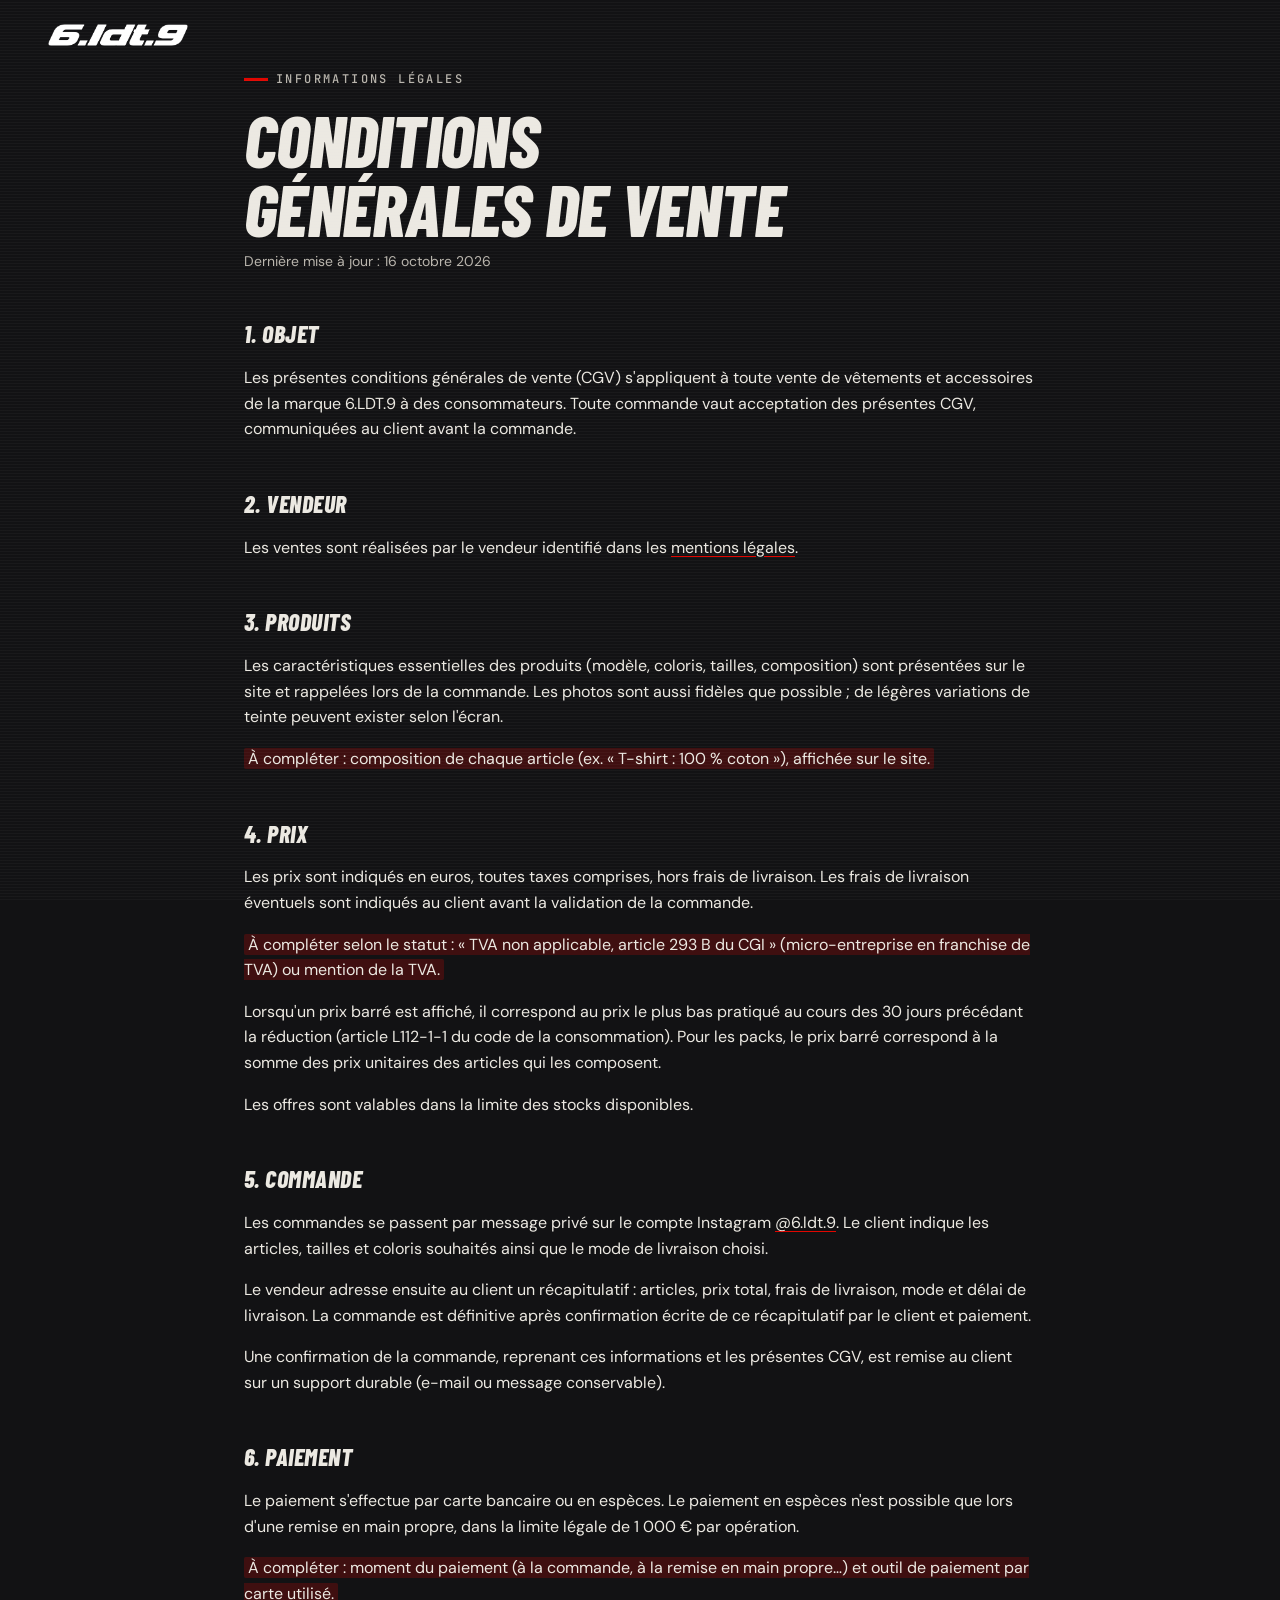
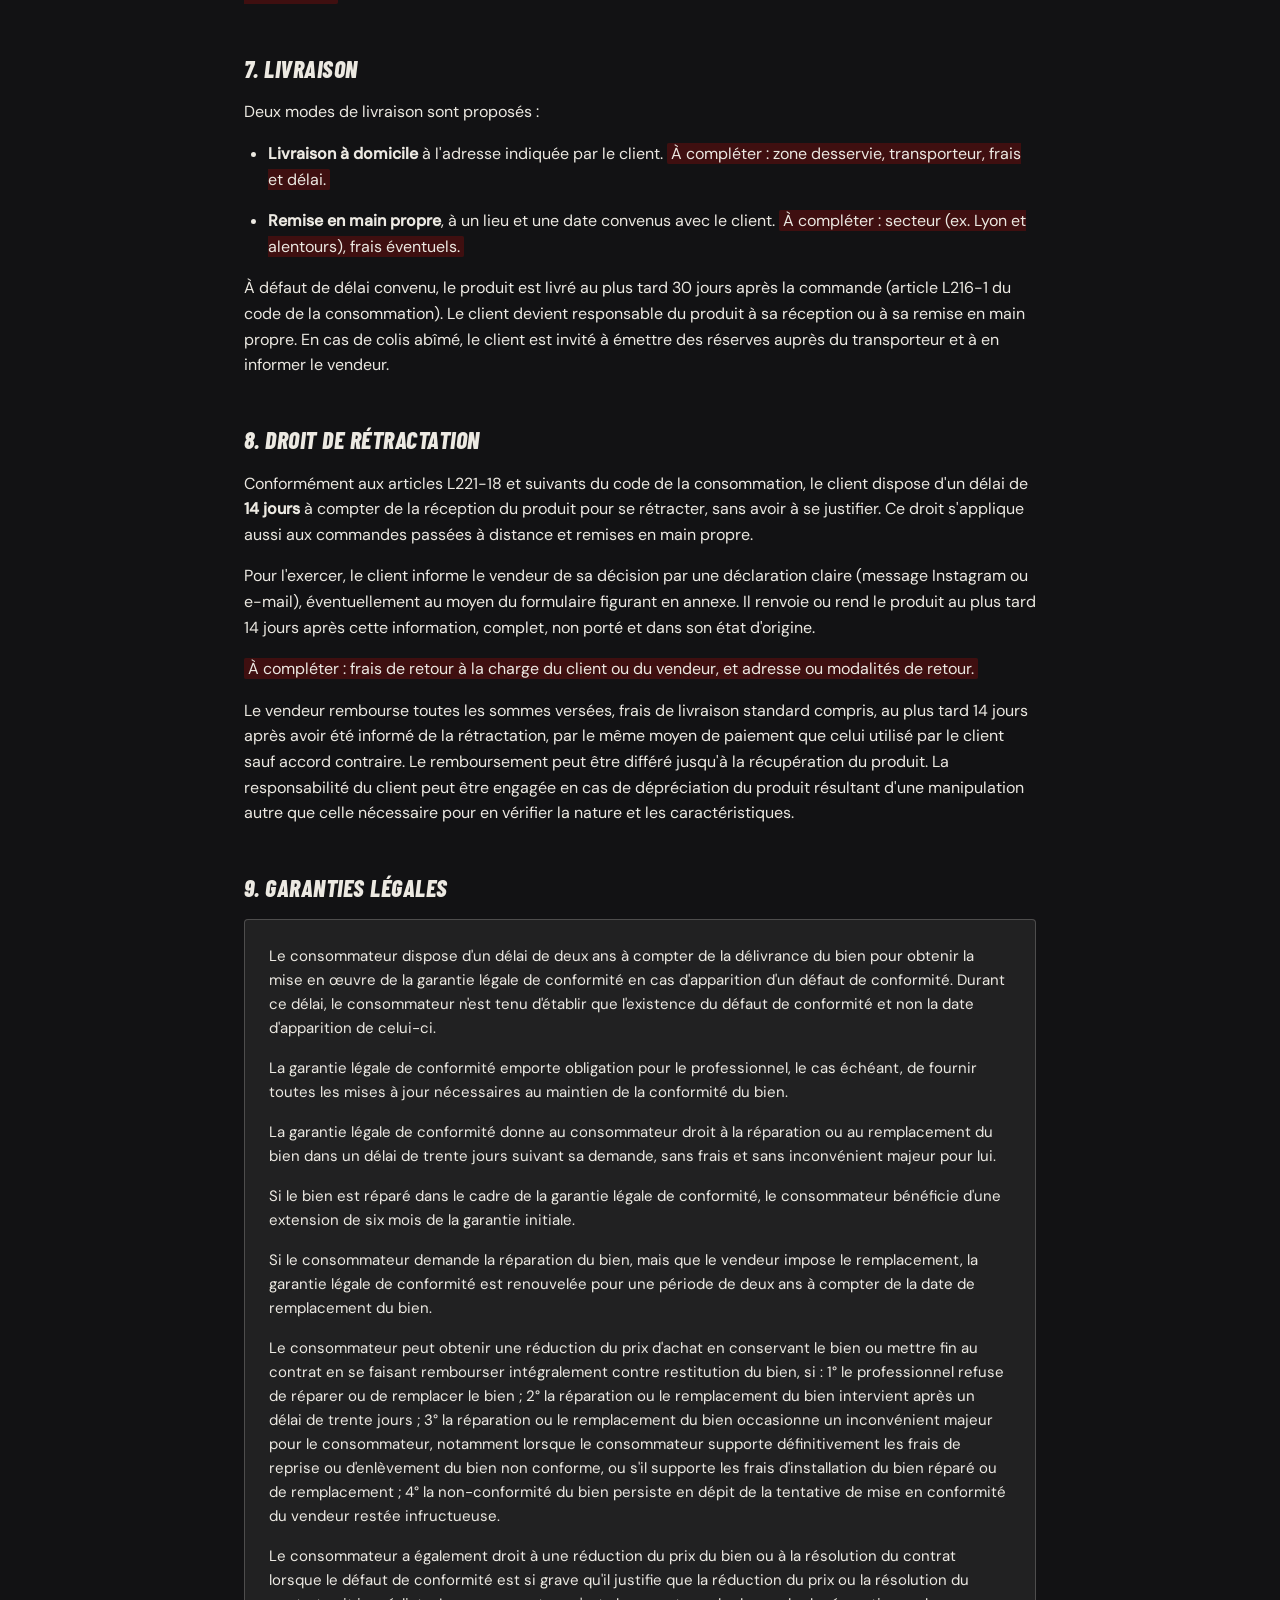
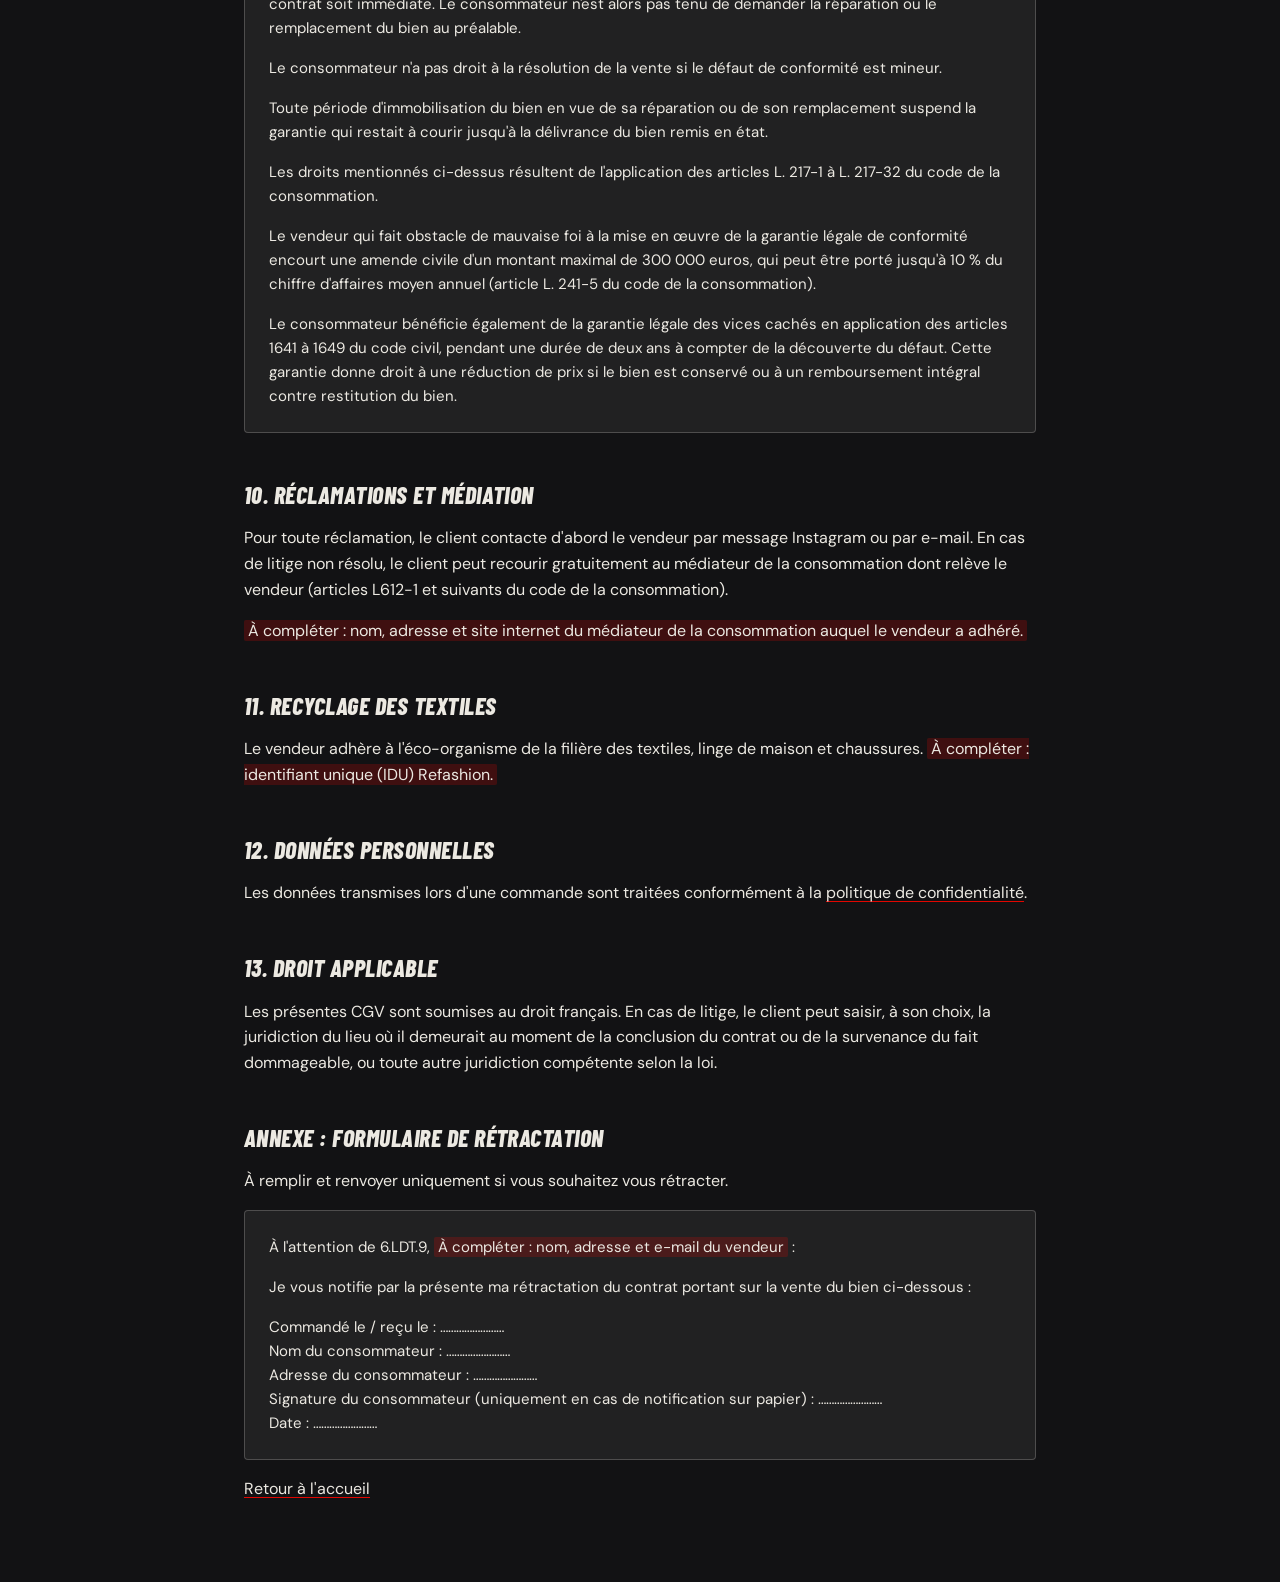
==== cgv.html @ 57313452 "Legal : polices auto-hebergees (plus d'appel a Google), brouillons CGV, confidentialite et mentions " ====
<!doctype html>
<html lang="fr">
<head>
<meta charset="utf-8">
<meta name="viewport" content="width=device-width, initial-scale=1">
<title>Conditions générales de vente | 6.LDT.9</title>
<meta name="description" content="Conditions générales de vente de 6.LDT.9 : commande, prix, paiement, livraison, droit de rétractation et garanties.">
<!-- noindex tant que les champs « À compléter » ne sont pas remplis -->
<meta name="robots" content="noindex">
<meta name="theme-color" content="#121214">
<link rel="icon" href="favicon.ico" sizes="32x32">
<link rel="stylesheet" href="css/fonts.css">
<link rel="stylesheet" href="css/style.css">
</head>
<body class="legal-page">
<header class="legal-top wrap"><a href="./" aria-label="6.LDT.9, retour à l'accueil"><img src="assets/img/logo-6ldt9.png" alt="6.LDT.9" width="1781" height="281"></a></header>
<main class="wrap legal">
<p class="eyebrow">Informations légales</p>
<h1 class="display">Conditions générales de vente</h1>
<p class="legal__date">Dernière mise à jour : 16 octobre 2026</p>

<h2>1. Objet</h2>
<p>Les présentes conditions générales de vente (CGV) s'appliquent à toute vente de vêtements et accessoires de la marque 6.LDT.9 à des consommateurs. Toute commande vaut acceptation des présentes CGV, communiquées au client avant la commande.</p>

<h2>2. Vendeur</h2>
<p>Les ventes sont réalisées par le vendeur identifié dans les <a href="mentions-legales.html">mentions légales</a>.</p>

<h2>3. Produits</h2>
<p>Les caractéristiques essentielles des produits (modèle, coloris, tailles, composition) sont présentées sur le site et rappelées lors de la commande. Les photos sont aussi fidèles que possible ; de légères variations de teinte peuvent exister selon l'écran.</p>
<p><mark class="todo">À compléter : composition de chaque article (ex. « T-shirt : 100 % coton »), affichée sur le site.</mark></p>

<h2>4. Prix</h2>
<p>Les prix sont indiqués en euros, toutes taxes comprises, hors frais de livraison. Les frais de livraison éventuels sont indiqués au client avant la validation de la commande.</p>
<p><mark class="todo">À compléter selon le statut : « TVA non applicable, article 293 B du CGI » (micro-entreprise en franchise de TVA) ou mention de la TVA.</mark></p>
<p>Lorsqu'un prix barré est affiché, il correspond au prix le plus bas pratiqué au cours des 30 jours précédant la réduction (article L112-1-1 du code de la consommation). Pour les packs, le prix barré correspond à la somme des prix unitaires des articles qui les composent.</p>
<p>Les offres sont valables dans la limite des stocks disponibles.</p>

<h2>5. Commande</h2>
<p>Les commandes se passent par message privé sur le compte Instagram <a href="https://www.instagram.com/6.ldt.9/" target="_blank" rel="noopener noreferrer">@6.ldt.9</a>. Le client indique les articles, tailles et coloris souhaités ainsi que le mode de livraison choisi.</p>
<p>Le vendeur adresse ensuite au client un récapitulatif : articles, prix total, frais de livraison, mode et délai de livraison. La commande est définitive après confirmation écrite de ce récapitulatif par le client et paiement.</p>
<p>Une confirmation de la commande, reprenant ces informations et les présentes CGV, est remise au client sur un support durable (e-mail ou message conservable).</p>

<h2>6. Paiement</h2>
<p>Le paiement s'effectue par carte bancaire ou en espèces. Le paiement en espèces n'est possible que lors d'une remise en main propre, dans la limite légale de 1 000 € par opération.</p>
<p><mark class="todo">À compléter : moment du paiement (à la commande, à la remise en main propre…) et outil de paiement par carte utilisé.</mark></p>

<h2>7. Livraison</h2>
<p>Deux modes de livraison sont proposés :</p>
<ul>
<li><strong>Livraison à domicile</strong> à l'adresse indiquée par le client. <mark class="todo">À compléter : zone desservie, transporteur, frais et délai.</mark></li>
<li><strong>Remise en main propre</strong>, à un lieu et une date convenus avec le client. <mark class="todo">À compléter : secteur (ex. Lyon et alentours), frais éventuels.</mark></li>
</ul>
<p>À défaut de délai convenu, le produit est livré au plus tard 30 jours après la commande (article L216-1 du code de la consommation). Le client devient responsable du produit à sa réception ou à sa remise en main propre. En cas de colis abîmé, le client est invité à émettre des réserves auprès du transporteur et à en informer le vendeur.</p>

<h2>8. Droit de rétractation</h2>
<p>Conformément aux articles L221-18 et suivants du code de la consommation, le client dispose d'un délai de <strong>14 jours</strong> à compter de la réception du produit pour se rétracter, sans avoir à se justifier. Ce droit s'applique aussi aux commandes passées à distance et remises en main propre.</p>
<p>Pour l'exercer, le client informe le vendeur de sa décision par une déclaration claire (message Instagram ou e-mail), éventuellement au moyen du formulaire figurant en annexe. Il renvoie ou rend le produit au plus tard 14 jours après cette information, complet, non porté et dans son état d'origine.</p>
<p><mark class="todo">À compléter : frais de retour à la charge du client ou du vendeur, et adresse ou modalités de retour.</mark></p>
<p>Le vendeur rembourse toutes les sommes versées, frais de livraison standard compris, au plus tard 14 jours après avoir été informé de la rétractation, par le même moyen de paiement que celui utilisé par le client sauf accord contraire. Le remboursement peut être différé jusqu'à la récupération du produit. La responsabilité du client peut être engagée en cas de dépréciation du produit résultant d'une manipulation autre que celle nécessaire pour en vérifier la nature et les caractéristiques.</p>

<h2>9. Garanties légales</h2>
<div class="legal__box">
<p>Le consommateur dispose d'un délai de deux ans à compter de la délivrance du bien pour obtenir la mise en œuvre de la garantie légale de conformité en cas d'apparition d'un défaut de conformité. Durant ce délai, le consommateur n'est tenu d'établir que l'existence du défaut de conformité et non la date d'apparition de celui-ci.</p>
<p>La garantie légale de conformité emporte obligation pour le professionnel, le cas échéant, de fournir toutes les mises à jour nécessaires au maintien de la conformité du bien.</p>
<p>La garantie légale de conformité donne au consommateur droit à la réparation ou au remplacement du bien dans un délai de trente jours suivant sa demande, sans frais et sans inconvénient majeur pour lui.</p>
<p>Si le bien est réparé dans le cadre de la garantie légale de conformité, le consommateur bénéficie d'une extension de six mois de la garantie initiale.</p>
<p>Si le consommateur demande la réparation du bien, mais que le vendeur impose le remplacement, la garantie légale de conformité est renouvelée pour une période de deux ans à compter de la date de remplacement du bien.</p>
<p>Le consommateur peut obtenir une réduction du prix d'achat en conservant le bien ou mettre fin au contrat en se faisant rembourser intégralement contre restitution du bien, si : 1° le professionnel refuse de réparer ou de remplacer le bien ; 2° la réparation ou le remplacement du bien intervient après un délai de trente jours ; 3° la réparation ou le remplacement du bien occasionne un inconvénient majeur pour le consommateur, notamment lorsque le consommateur supporte définitivement les frais de reprise ou d'enlèvement du bien non conforme, ou s'il supporte les frais d'installation du bien réparé ou de remplacement ; 4° la non-conformité du bien persiste en dépit de la tentative de mise en conformité du vendeur restée infructueuse.</p>
<p>Le consommateur a également droit à une réduction du prix du bien ou à la résolution du contrat lorsque le défaut de conformité est si grave qu'il justifie que la réduction du prix ou la résolution du contrat soit immédiate. Le consommateur n'est alors pas tenu de demander la réparation ou le remplacement du bien au préalable.</p>
<p>Le consommateur n'a pas droit à la résolution de la vente si le défaut de conformité est mineur.</p>
<p>Toute période d'immobilisation du bien en vue de sa réparation ou de son remplacement suspend la garantie qui restait à courir jusqu'à la délivrance du bien remis en état.</p>
<p>Les droits mentionnés ci-dessus résultent de l'application des articles L. 217-1 à L. 217-32 du code de la consommation.</p>
<p>Le vendeur qui fait obstacle de mauvaise foi à la mise en œuvre de la garantie légale de conformité encourt une amende civile d'un montant maximal de 300 000 euros, qui peut être porté jusqu'à 10 % du chiffre d'affaires moyen annuel (article L. 241-5 du code de la consommation).</p>
<p>Le consommateur bénéficie également de la garantie légale des vices cachés en application des articles 1641 à 1649 du code civil, pendant une durée de deux ans à compter de la découverte du défaut. Cette garantie donne droit à une réduction de prix si le bien est conservé ou à un remboursement intégral contre restitution du bien.</p>
</div>

<h2>10. Réclamations et médiation</h2>
<p>Pour toute réclamation, le client contacte d'abord le vendeur par message Instagram ou par e-mail. En cas de litige non résolu, le client peut recourir gratuitement au médiateur de la consommation dont relève le vendeur (articles L612-1 et suivants du code de la consommation).</p>
<p><mark class="todo">À compléter : nom, adresse et site internet du médiateur de la consommation auquel le vendeur a adhéré.</mark></p>

<h2>11. Recyclage des textiles</h2>
<p>Le vendeur adhère à l'éco-organisme de la filière des textiles, linge de maison et chaussures. <mark class="todo">À compléter : identifiant unique (IDU) Refashion.</mark></p>

<h2>12. Données personnelles</h2>
<p>Les données transmises lors d'une commande sont traitées conformément à la <a href="confidentialite.html">politique de confidentialité</a>.</p>

<h2>13. Droit applicable</h2>
<p>Les présentes CGV sont soumises au droit français. En cas de litige, le client peut saisir, à son choix, la juridiction du lieu où il demeurait au moment de la conclusion du contrat ou de la survenance du fait dommageable, ou toute autre juridiction compétente selon la loi.</p>

<h2 id="formulaire">Annexe : formulaire de rétractation</h2>
<p>À remplir et renvoyer uniquement si vous souhaitez vous rétracter.</p>
<div class="legal__box">
<p>À l'attention de 6.LDT.9, <mark class="todo">À compléter : nom, adresse et e-mail du vendeur</mark> :</p>
<p>Je vous notifie par la présente ma rétractation du contrat portant sur la vente du bien ci-dessous :</p>
<p>Commandé le / reçu le : ……………………<br>
Nom du consommateur : ……………………<br>
Adresse du consommateur : ……………………<br>
Signature du consommateur (uniquement en cas de notification sur papier) : ……………………<br>
Date : ……………………</p>
</div>
<p class="legal__back"><a href="./">Retour à l'accueil</a></p>
</main>
</body>
</html>
---- css/fonts.css ----
/* Polices auto-hebergees (licence SIL OFL), sous-ensemble latin. Pas d'appel a Google : RGPD. */
@font-face {
  font-family: 'Barlow Condensed';
  font-style: italic;
  font-weight: 600;
  font-display: swap;
  src: url(../assets/fonts/barlow-condensed-600-italic.woff2) format('woff2');
  unicode-range: U+0000-00FF, U+0131, U+0152-0153, U+02BB-02BC, U+02C6, U+02DA, U+02DC, U+0304, U+0308, U+0329, U+2000-206F, U+20AC, U+2122, U+2191, U+2193, U+2212, U+2215, U+FEFF, U+FFFD;
}
@font-face {
  font-family: 'Barlow Condensed';
  font-style: italic;
  font-weight: 800;
  font-display: swap;
  src: url(../assets/fonts/barlow-condensed-800-italic.woff2) format('woff2');
  unicode-range: U+0000-00FF, U+0131, U+0152-0153, U+02BB-02BC, U+02C6, U+02DA, U+02DC, U+0304, U+0308, U+0329, U+2000-206F, U+20AC, U+2122, U+2191, U+2193, U+2212, U+2215, U+FEFF, U+FFFD;
}
@font-face {
  font-family: 'DM Sans';
  font-style: normal;
  font-weight: 400 500;
  font-display: swap;
  src: url(../assets/fonts/dm-sans-variable.woff2) format('woff2');
  unicode-range: U+0000-00FF, U+0131, U+0152-0153, U+02BB-02BC, U+02C6, U+02DA, U+02DC, U+0304, U+0308, U+0329, U+2000-206F, U+20AC, U+2122, U+2191, U+2193, U+2212, U+2215, U+FEFF, U+FFFD;
}
@font-face {
  font-family: 'JetBrains Mono';
  font-style: normal;
  font-weight: 500;
  font-display: swap;
  src: url(../assets/fonts/jetbrains-mono-500-normal.woff2) format('woff2');
  unicode-range: U+0000-00FF, U+0131, U+0152-0153, U+02BB-02BC, U+02C6, U+02DA, U+02DC, U+0304, U+0308, U+0329, U+2000-206F, U+20AC, U+2122, U+2191, U+2193, U+2212, U+2215, U+FEFF, U+FFFD;
}
---- css/style.css ----
:root {
  --page-bg: #121214;
  --page-fg: #ECE9E2;
  --page-fg-mute: #B9B5AD;
  --accent: #E10600;
  --accent-ink: #F4F1EA;
  --line: color-mix(in oklab, var(--page-fg) 22%, transparent);
  --surface: color-mix(in oklab, var(--page-fg) 7%, transparent);

  --font-display: "Barlow Condensed", "Arial Narrow", sans-serif;
  --font-body: "DM Sans", system-ui, sans-serif;

  --s1: 4px; --s2: 8px; --s3: 16px; --s4: 24px; --s5: 32px; --s6: 48px; --s7: 64px;
  --radius: 4px;
  --shadow: 0 24px 48px -24px rgb(0 0 0 / .55);
  --font-mono: "JetBrains Mono", ui-monospace, "SFMono-Regular", Menlo, monospace;
  --ease: cubic-bezier(.22, 1, .36, 1);
  --ease-out: cubic-bezier(.23, 1, .32, 1);
  --ease-in-out: cubic-bezier(.77, 0, .175, 1);
  --dur-micro: 120ms; --dur-short: 200ms; --dur-med: 350ms; --dur-long: 600ms;
  --dur-ambient: 7s;
  --hud: color-mix(in oklab, var(--accent) 60%, var(--page-fg));
  --bg-time: 600ms;
  --gut: clamp(16px, 4vw, 48px);
  --edge: max(var(--gut), calc((100% - 1280px) / 2));
}

*, *::before, *::after { box-sizing: border-box; }
html { scroll-behavior: smooth; scroll-padding-top: 72px; }
section[id] { scroll-margin-top: 72px; }
.sr-only { position: absolute; width: 1px; height: 1px; margin: -1px; padding: 0; overflow: hidden; clip-path: inset(50%); white-space: nowrap; border: 0; }
.display, h1, h2 { text-wrap: balance; }
.lead, .footer p { text-wrap: pretty; }
html.lenis, html.lenis body { height: auto; }
html.lenis { scroll-behavior: auto; }
.lenis.lenis-stopped { overflow: hidden; }
body {
  margin: 0;
  overflow-x: clip;
  background: var(--page-bg);
  color: var(--page-fg);
  font: 400 1rem/1.6 var(--font-body);
  transition: background-color var(--bg-time) ease, color var(--bg-time) ease;
  -webkit-font-smoothing: antialiased;
}
img { display: block; max-width: 100%; height: auto; }
a { color: inherit; }
:focus-visible { outline: 2px solid var(--accent); outline-offset: 3px; }
.skip { position: absolute; left: var(--s3); top: -64px; display: inline-flex; align-items: center; min-height: 44px; background: var(--accent); color: var(--accent-ink); padding: 0 var(--s3); z-index: 100; border-radius: var(--radius); }
.skip:focus { top: var(--s3); }
.wrap { width: min(1280px, 100% - 2 * var(--gut)); margin-inline: auto; }

.display {
  font: italic 800 clamp(3rem, 9vw, 7rem)/.95 var(--font-display);
  text-transform: uppercase; letter-spacing: -.01em; margin: 0 0 var(--s4);
}
.display--xl { font-size: clamp(4rem, 14vw, 11rem); margin: 0; }
.eyebrow { font: 500 .75rem/1 var(--font-mono); letter-spacing: .2em; text-transform: uppercase; color: var(--page-fg-mute); margin: 0 0 var(--s3); display: flex; align-items: center; gap: var(--s2); }
.eyebrow::before { content: ""; width: 24px; height: 3px; background: var(--accent); }
.lead { max-width: 44ch; color: var(--page-fg-mute); margin: 0 0 var(--s5); }

/* Top bar */
.topbar { position: fixed; inset: 0 0 auto; z-index: 50; display: flex; justify-content: space-between; align-items: center; padding: var(--s3) var(--edge); gap: var(--s3); mix-blend-mode: normal; }
.topbar__logo { display: inline-flex; align-items: center; min-height: 44px; }
.topbar__logo img { width: 112px; height: auto; }
.topbar nav { margin-right: var(--s2); }
.topbar nav { display: flex; gap: var(--s1); }
.topbar nav a { display: inline-flex; align-items: center; min-height: 44px; padding: 0 var(--s2); font: italic 600 .875rem var(--font-display); letter-spacing: .14em; text-transform: uppercase; text-decoration: none; color: #ECE9E2; text-shadow: 0 1px 8px rgb(0 0 0 / .6); transition: color .2s var(--ease); }
.topbar nav a:hover { color: var(--accent); }
.topbar nav a:active { transform: translateY(1px); }

/* Hero */
.hero { position: relative; min-height: 100svh; display: grid; place-items: end start; background: transparent; color: #ECE9E2; }
.hero__shade { position: absolute; inset: 0; background: linear-gradient(to top, rgb(18 18 20 / .9), rgb(18 18 20 / 0) 55%, rgb(18 18 20 / .35)); pointer-events: none; }
.hero__in { position: relative; padding: var(--s4) 0 var(--s7); width: min(1280px, 100% - 2 * var(--gut)); margin-inline: auto; }
.hero__logo { width: min(86vw, 720px); height: auto; }
.hero__tag { font: italic 600 clamp(1.25rem, 3vw, 2rem)/1.1 var(--font-display); text-transform: uppercase; letter-spacing: .08em; margin: var(--s4) 0 0; }
.scroll { position: absolute; right: var(--s3); bottom: var(--s4); display: flex; flex-direction: column; align-items: center; gap: var(--s2); min-width: 44px; min-height: 44px; text-decoration: none; font: italic 600 .75rem var(--font-display); letter-spacing: .24em; text-transform: uppercase; writing-mode: vertical-rl; }
.scroll i { width: 1px; height: 48px; background: currentColor; transform-origin: top; animation: drip 2s var(--ease) infinite; }
@keyframes drip { 0% { transform: scaleY(0); } 60% { transform: scaleY(1); } 100% { transform: scaleY(1); opacity: 0; } }

/* Sections */
.section { padding-top: var(--s7); }
.sect-head { padding-block: var(--s6) var(--s4); }
.color-block { padding-block: var(--s6); }
.split { display: grid; gap: var(--s5); align-items: start; }
.split__text { align-self: center; }
.vest .split__text { position: relative; }

/* Gallery */
.gallery { display: grid; gap: var(--s2); }
.gallery__main { touch-action: pan-y; margin: 0; aspect-ratio: 9 / 14; max-height: 80svh; background: var(--surface); border-radius: var(--radius); overflow: hidden; box-shadow: var(--shadow); }
.gallery__main img { width: 100%; height: 100%; object-fit: cover; transition: opacity .3s var(--ease); }
.gallery__strip { display: flex; gap: var(--s2); overflow-x: auto; padding-block: var(--s2); scroll-snap-type: x proximity; scrollbar-width: thin; }
.thumb { flex: 0 0 56px; height: 88px; padding: 0; border: 2px solid transparent; border-radius: var(--radius); background: var(--surface); overflow: hidden; cursor: pointer; scroll-snap-align: start; opacity: .6; transition: opacity .2s var(--ease), border-color .2s var(--ease), transform .2s var(--ease); position: relative; }
.thumb::after { content: ""; position: absolute; inset: -8px -2px; } /* zone tactile */
.thumb img { width: 100%; height: 100%; object-fit: cover; }
.thumb:hover { opacity: 1; }
.thumb:active { transform: scale(.96); }
.thumb[aria-current="true"] { opacity: 1; border-color: var(--accent); }

/* Prix + lien */
.buy { display: grid; gap: var(--s3); max-width: 420px; }
.price { font: italic 800 3rem/1 var(--font-display); margin: 0; }
.price__old { font-size: .5em; font-weight: 600; color: var(--page-fg-mute); text-decoration: line-through; text-decoration-color: var(--accent); text-decoration-thickness: 2px; margin-right: .35em; }
.price__now { color: var(--accent); }
fieldset { border: 0; padding: 0; margin: 0; }
legend { font: 500 .75rem var(--font-mono); letter-spacing: .16em; text-transform: uppercase; color: var(--page-fg-mute); padding: 0; margin-bottom: var(--s2); }
.swatch input { position: absolute; opacity: 0; inset: 0; }
.swatch input:focus-visible + span { outline: 2px solid var(--accent); outline-offset: 3px; }
.more { display: inline-flex; align-items: center; min-height: 44px; font: italic 600 .9375rem var(--font-display); letter-spacing: .18em; text-transform: uppercase; color: var(--page-fg-mute); border-bottom: 1px solid var(--line); justify-self: start; transition: color .2s var(--ease), border-color .2s var(--ease); }
.more:hover { color: var(--accent); border-color: var(--accent); }
.gallery__strip[hidden] { display: none; }

/* T-shirt */
.tee__fig { margin: 0; max-width: 480px; aspect-ratio: 9 / 14; border-radius: var(--radius); overflow: hidden; box-shadow: var(--shadow); background: var(--surface); }
.tee__fig img { width: 100%; height: 100%; object-fit: cover; transition: opacity .3s var(--ease); }
.swatches { display: flex; flex-wrap: wrap; gap: var(--s4); margin-bottom: var(--s5); }
.swatches legend { width: 100%; }
.swatch { position: relative; display: flex; align-items: center; gap: var(--s2); min-height: 48px; cursor: pointer; }
.swatch span { width: 32px; height: 32px; border-radius: 50%; background: var(--sw); border: 2px solid var(--line); transition: transform .2s var(--ease), border-color .2s var(--ease); }
.swatch b { font: italic 600 1rem var(--font-display); letter-spacing: .1em; text-transform: uppercase; font-weight: 600; }
@media (hover: hover) and (pointer: fine) { .swatch:hover span { transform: scale(1.1); } }
.swatch:active span { transform: scale(.94); }
.swatch input:checked + span { border-color: var(--accent); box-shadow: 0 0 0 2px var(--page-bg); transform: scale(1.1); }

/* Cagoule */
.cag__head { margin-bottom: var(--s4); }
.cag__grid { display: grid; gap: var(--s3); grid-template-columns: 1fr 1fr; }
.cag__grid figure { margin: 0; aspect-ratio: 9 / 14; border-radius: var(--radius); overflow: hidden; background: var(--surface); }
.cag__grid img { width: 100%; height: 100%; object-fit: cover; }
.cag__buy { grid-column: 1 / -1; }

/* Pages légales (CGV, confidentialité, mentions) */
.legal-top { padding-block: var(--s4); }
.legal-top img { width: 140px; height: auto; display: block; }
.legal { max-width: 72ch; padding-bottom: var(--s7); }
.legal .display { font-size: clamp(2.5rem, 7vw, 4.5rem); margin: 0 0 var(--s2); }
.legal__date { color: var(--page-fg-mute); font-size: .875rem; margin: 0 0 var(--s6); }
.legal h2 { font: italic 800 1.5rem/1.2 var(--font-display); text-transform: uppercase; letter-spacing: .02em; margin: var(--s6) 0 var(--s3); }
.legal p, .legal li { line-height: 1.6; margin: 0 0 var(--s3); }
.legal ul { padding-left: var(--s4); margin: 0 0 var(--s3); }
.legal a { color: var(--page-fg); text-decoration-color: var(--accent); text-underline-offset: 3px; }
.legal__box { border: 1px solid var(--line); border-radius: var(--radius); background: var(--surface); padding: var(--s4); margin-bottom: var(--s3); font-size: .9375rem; }
.legal__box p:last-child { margin-bottom: 0; }
.legal mark.todo { background: color-mix(in oklab, var(--accent) 22%, transparent); color: var(--page-fg); padding: 0 var(--s1); border-radius: 2px; }
.legal__back { margin-top: var(--s6); }

/* Packs */
.packs__grid { display: grid; gap: var(--s4); grid-template-columns: 1fr; }
@media (min-width: 640px) { .packs__grid { grid-template-columns: repeat(2, 1fr); } }
@media (min-width: 1280px) { .packs__grid { grid-template-columns: repeat(4, 1fr); } }
.pack { --pack-bg: color-mix(in oklab, var(--page-bg) 92%, var(--page-fg)); position: relative; display: flex; flex-direction: column; background: var(--pack-bg); box-shadow: var(--shadow); border: 1px solid var(--line); border-radius: var(--radius); overflow: hidden; transition: border-color .2s var(--ease), transform .2s var(--ease); }
@media (hover: hover) and (pointer: fine) { .pack:hover { border-color: var(--accent); transform: translateY(-4px); } }
.pack--hot { border-color: var(--accent); }
.pack__fig { overflow: hidden; position: relative; }
.pack__badge { position: absolute; top: var(--s3); left: var(--s3); z-index: 2; padding: var(--s1) var(--s2); background: var(--accent); color: var(--accent-ink, #fff); font: 600 .6875rem/1.4 var(--font-mono); letter-spacing: .14em; text-transform: uppercase; border-radius: var(--radius); }
/* volets du « déballage » (créés par main.js, une case du montage chacun) */
.pack__shutter { position: absolute; z-index: 1; display: grid; place-content: center; justify-items: center; gap: var(--s1); background: #17171A; border: 1px solid var(--line); clip-path: inset(0 0 0 0); }
.pack__shutter span { font: 500 .6875rem/1 var(--font-mono); letter-spacing: .2em; color: var(--accent); }
.pack__shutter b { font: italic 800 clamp(1.25rem, 6vw, 1.75rem)/1 var(--font-display); text-transform: uppercase; letter-spacing: .04em; text-align: center; padding-inline: var(--s2); }
.pack__fig { margin: 0; aspect-ratio: 4 / 5; background: var(--surface); }
.pack__fig img { width: 100%; height: 100%; object-fit: cover; }
.pack__body { display: flex; flex-direction: column; flex: 1; gap: var(--s2); padding: var(--s4); }
.pack__title { font: italic 800 2rem/1 var(--font-display); text-transform: uppercase; letter-spacing: .02em; margin: 0; }
.pack__tag { margin: 0; color: var(--page-fg-mute); }
.pack__items { margin: 0 0 var(--s3); padding: 0; list-style: none; display: grid; gap: var(--s1); }
.pack__items li { display: flex; gap: var(--s2); align-items: baseline; }
.pack__items li::before { content: "+"; color: var(--accent); font-weight: 700; }
.pack .buy { margin-top: auto; gap: var(--s2); }
.pack .price { font-size: 2.25rem; }
.pack__eco { margin: 0; font: 500 .75rem/1.4 var(--font-mono); letter-spacing: .12em; text-transform: uppercase; color: var(--accent); }
.pack__note { margin: 0; font-size: .8125rem; color: var(--page-fg-mute); font-style: italic; }

/* Lookbook */
.look-row { padding-block: var(--s6); }
.look-row .eyebrow { width: min(1280px, 100% - 2 * var(--gut)); margin: 0 auto var(--s3); }
.look-track { display: flex; gap: var(--s3); overflow-x: auto; padding: 0 var(--edge) var(--s3); scroll-padding-inline: var(--edge); scroll-snap-type: x mandatory; scrollbar-width: thin; }
.look-track figure { flex: 0 0 min(72vw, 320px); margin: 0; aspect-ratio: 9 / 14; border-radius: var(--radius); overflow: hidden; scroll-snap-align: center; background: var(--surface); cursor: zoom-in; }
.look-track img { width: 100%; height: 100%; object-fit: cover; }

/* Footer */
.footer { padding-block: var(--s7); border-top: 1px solid var(--line); }
.footer__in { display: grid; gap: var(--s4); }
.footer .globe { width: 132px; }
.footer p { margin: 0; color: var(--page-fg-mute); }
.footer a { display: inline-block; min-height: 44px; line-height: 44px; }
.footer a:hover { color: var(--accent); }
.footer a.ig--foot { display: inline-flex; line-height: 1; }
.footer a.credit { text-decoration: underline; text-underline-offset: 3px; }
.small { font-size: .875rem; }
.footer a.credit { margin-top: var(--s2); padding: 0 var(--s3); border: 1px solid var(--line); border-radius: 999px; color: var(--page-fg); text-decoration: none; letter-spacing: .04em; transition: color var(--dur-short) var(--ease), border-color var(--dur-short) var(--ease); }
.footer a.credit:hover { color: var(--accent); border-color: var(--accent); }
.footer a.credit:focus-visible { outline: 2px solid var(--accent); outline-offset: 2px; }

/* Lightbox */
.lightbox { position: fixed; inset: 0; z-index: 90; display: grid; place-items: center; background: rgb(14 14 16 / .94); padding: var(--s4); }
.lightbox[hidden] { display: none; }
.lightbox img { max-height: 92svh; width: auto; border-radius: var(--radius); }
.lightbox__x { position: absolute; top: var(--s3); right: var(--s3); width: 48px; height: 48px; border: 1px solid #ECE9E2; background: transparent; color: #ECE9E2; font-size: 2rem; line-height: 1; border-radius: var(--radius); cursor: pointer; }
.lightbox__x:hover { background: var(--accent); border-color: var(--accent); }

/* Reveal (états initiaux posés par GSAP ; sans JS tout reste visible) */
.w { display: inline-block; overflow: hidden; vertical-align: top; padding: 0 .1em .08em 0; margin: 0 -.1em -.08em 0; }
.wi { display: inline-block; }

/* Fond photo fixe */
.bgfx { position: fixed; inset: 0; z-index: -1; overflow: hidden; background: #121214; contain: strict; }
.bgfx__img { position: absolute; left: 0; top: -6vh; width: 100%; height: 112vh; object-fit: cover; object-position: 33% 38%; filter: grayscale(1) contrast(1.15) brightness(.95); transform-origin: 33% 45%; will-change: transform; }
.bgfx__tint { position: absolute; inset: 0; background: var(--page-bg); opacity: var(--tint, .45); transition: background-color var(--bg-time) ease, opacity var(--bg-time) ease; }
.bgfx__grain { position: absolute; inset: 0; background: radial-gradient(120% 90% at 33% 45%, transparent 40%, rgb(0 0 0 / .35)); mix-blend-mode: multiply; }
@media (min-width: 900px) { .bgfx__img { object-position: 35% 36%; } }

/* Préchargeur */
.preloader { position: fixed; inset: 0; z-index: 200; display: none; place-items: center; align-content: center; gap: var(--s4); background: #121214; }
.js .preloader { display: grid; }
.preloader .globe { width: min(56vw, 260px); }
.preloader__bar { width: min(62vw, 360px); height: 3px; background: rgb(236 233 226 / .18); overflow: hidden; }
.preloader__bar i { display: block; height: 100%; background: var(--accent); transform: scaleX(0); transform-origin: left; }
.preloader.done { visibility: hidden; }

/* Progression */
.progress { position: fixed; inset: 0 0 auto; height: 3px; z-index: 60; pointer-events: none; }
.progress i { display: block; height: 100%; background: var(--accent); transform: scaleX(0); transform-origin: left; }

/* Header */
.topbar::before { content: ""; position: absolute; inset: 0 0 -24px; background: linear-gradient(rgb(18 18 20 / .72), transparent); pointer-events: none; z-index: -1; }
.topbar nav { margin-left: auto; }

/* Marquee */
.marquee { overflow: hidden; border-block: 1px solid var(--line); padding-block: var(--s3); background: color-mix(in oklab, var(--page-bg) 70%, transparent); }
.marquee__track { display: flex; width: max-content; align-items: center; gap: var(--s5); animation: marq 38s linear infinite; will-change: transform; }
.marquee__track span { font: italic 800 clamp(2.5rem, 7vw, 5.5rem)/1 var(--font-display); text-transform: uppercase; letter-spacing: -.01em; white-space: nowrap; }
.marquee__track i { flex: none; width: 14px; height: 14px; background: var(--accent); transform: skewX(-18deg); }
@keyframes marq { to { transform: translateX(-50%); } }
.marquee__track { gap: var(--s5); padding-right: var(--s5); }

/* Cadres produits : un seul niveau d'élévation + filet */
.gallery__main, .tee__fig, .cag__grid figure, .look-track figure { position: relative; box-shadow: var(--shadow); outline: 1px solid color-mix(in oklab, var(--page-fg) 14%, transparent); outline-offset: 0; }
.gallery__main img, .tee__fig img, .cag__grid img { transform-origin: center; }
.gallery__main::after, .tee__fig::after { content: ""; position: absolute; inset: auto 0 0; height: 3px; background: var(--accent); transform: scaleX(0); transform-origin: left; transition: transform .5s var(--ease); }
@media (hover: hover) and (pointer: fine) {
  .gallery__main:hover::after, .tee__fig:hover::after { transform: scaleX(1); }
  .thumb:hover { transform: translateY(-2px); }
  .thumb:hover img { transform: scale(1.08); }
}
.thumb img { transition: transform .4s var(--ease); }
.look-track figure::after { content: "+"; position: absolute; right: var(--s3); bottom: var(--s3); display: grid; place-items: center; width: 44px; height: 44px; border-radius: 50%; background: var(--accent); color: var(--accent-ink); font: 800 1.5rem/1 var(--font-display); opacity: 0; transform: scale(.6); transition: opacity .25s var(--ease), transform .35s var(--ease); pointer-events: none; }
@media (hover: hover) and (pointer: fine) { .look-track figure:hover::after { opacity: 1; transform: none; } }

/* Texte lisible sur la photo */
.split__text, .cag__head, .sect-head, .look-row > .eyebrow, .footer__in { text-shadow: 0 1px 14px rgb(0 0 0 / .18); }
.color-block .split__text { text-shadow: none; }


/* Curseur (desktop) */
.cursor { position: fixed; left: 0; top: 0; z-index: 150; width: 36px; height: 36px; margin: -18px 0 0 -18px; border: 1px solid #ECE9E2; border-radius: 50%; mix-blend-mode: difference; pointer-events: none; opacity: 0; transition: opacity .3s var(--ease), width .3s var(--ease), height .3s var(--ease), margin .3s var(--ease), background-color .3s var(--ease); }
.cursor.on { opacity: .8; }
.cursor.big { width: 64px; height: 64px; margin: -32px 0 0 -32px; background: #ECE9E2; }
@media (hover: none), (pointer: coarse) { .cursor { display: none; } }

@media (min-width: 768px) {
  .topbar { padding-block: var(--s4); }
  .topbar__logo img { width: 144px; }
  .split { grid-template-columns: 1fr 1fr; gap: var(--s6); }
  .split--rev .tee__fig { order: 0; }
  .footer__in { grid-template-columns: 2fr 2fr 1fr; align-items: end; }
  .footer__in .globe { grid-column: 1 / -1; }
  .hero__in { padding: var(--s6) 0 var(--s7); }
  .look-track figure { flex-basis: 300px; }
}
@media (min-width: 1024px) {
  .cag__grid { grid-template-columns: 1fr 1fr 1fr; align-items: end; }
  .cag__buy { grid-column: auto; }
}
@media (min-width: 1280px) {
  .gallery { grid-template-columns: 88px 1fr; }
  .gallery__main { grid-column: 2; grid-row: 1; }
  .gallery__strip { grid-column: 1; grid-row: 1; flex-direction: column; overflow-y: auto; max-height: 80svh; }
  .thumb { flex-basis: auto; width: 72px; height: 112px; flex-shrink: 0; }
}
@media (max-width: 560px) {
  .topbar { padding-block: var(--s2); }
  .topbar::before { display: none; }
  .topbar__logo img { width: 156px; }
  .topbar nav { display: none; }
  .ig--top { margin-left: auto; margin-right: calc(var(--s2) * -1); }
}
@media (max-width: 767px) {
  .topbar { background: rgb(18 18 20 / .78); -webkit-backdrop-filter: blur(12px); backdrop-filter: blur(12px); }
}
@media (prefers-reduced-motion: reduce) {
  html { scroll-behavior: auto; }
  *, *::before, *::after { animation-duration: .001ms !important; animation-iteration-count: 1 !important; transition-duration: .001ms !important; }
  .preloader, .cursor { display: none !important; }
  .marquee__track { animation: none; }
  .bgfx__img { transform: none !important; }
  .bgfx::after, .hero::before, .hud, .hud::after, .scroll i { animation: none !important; }
  .hud::after { display: none; }
  .spot { display: none; }
}

/* Globe 3D */
.globe { position: relative; aspect-ratio: 1; line-height: 0; }
.globe canvas, .globe img { display: block; width: 100%; height: 100%; }
.globe--hero { position: absolute; top: clamp(72px, 12vh, 160px); right: var(--edge); left: auto; width: min(30vw, 200px); pointer-events: none; }
@media (min-width: 900px) { .globe--hero { width: min(22vw, 320px); } }

/* ===== HUD layer : labels mono, cadres, scan, halo (ambiance technique, sobre) ===== */
body { counter-reset: sec; }
.color-block { counter-increment: sec; }
.color-block .eyebrow::before { content: counter(sec, decimal-leading-zero) " /"; width: auto; height: auto; background: none; color: var(--hud); }
.price { font-variant-numeric: tabular-nums; }

/* Scanlines fixes, quasi invisibles (couche statique) */
body::after { content: ""; position: fixed; inset: 0; z-index: 40; pointer-events: none; opacity: .035; background: repeating-linear-gradient(0deg, #ECE9E2 0 1px, transparent 1px 3px); }

/* Grille de fond, dérive lente (transform seul) */
.bgfx::after { content: ""; position: absolute; inset: -64px; pointer-events: none;
  background-image: linear-gradient(rgb(225 6 0 / .05) 1px, transparent 1px), linear-gradient(90deg, rgb(225 6 0 / .05) 1px, transparent 1px);
  background-size: 64px 64px; animation: gridmove 48s linear infinite; }
@keyframes gridmove { to { transform: translate(64px, 64px); } }
@media (max-width: 767px) { .bgfx::after { animation: none; } }

/* Halo rouge du hero (opacity seule, en pause hors écran) */
.hero::before { content: ""; position: absolute; inset: 0; pointer-events: none;
  background: radial-gradient(60% 55% at 22% 88%, rgb(225 6 0 / .22), transparent 70%);
  animation: halo var(--dur-ambient) var(--ease-in-out) infinite alternate; animation-play-state: paused; }
.hero.is-live::before { animation-play-state: running; }
@keyframes halo { from { opacity: .4; } to { opacity: 1; } }

/* Cadre HUD sur la photo principale */
.hud { position: absolute; inset: 0; z-index: 2; pointer-events: none; animation: hudpulse 4s var(--ease-in-out) infinite alternate; animation-play-state: paused; }
.is-live > .hud { animation-play-state: running; }
@keyframes hudpulse { from { opacity: .55; } to { opacity: 1; } }
.hud::before { content: ""; position: absolute; inset: 10px;
  background:
    linear-gradient(var(--hud), var(--hud)) 0 0 / 16px 2px, linear-gradient(var(--hud), var(--hud)) 0 0 / 2px 16px,
    linear-gradient(var(--hud), var(--hud)) 100% 0 / 16px 2px, linear-gradient(var(--hud), var(--hud)) 100% 0 / 2px 16px,
    linear-gradient(var(--hud), var(--hud)) 0 100% / 16px 2px, linear-gradient(var(--hud), var(--hud)) 0 100% / 2px 16px,
    linear-gradient(var(--hud), var(--hud)) 100% 100% / 16px 2px, linear-gradient(var(--hud), var(--hud)) 100% 100% / 2px 16px;
  background-repeat: no-repeat; }
.fx .hud::before { opacity: 0; transform: scale(1.05); }
.fx .hud-on > .hud::before { opacity: 1; transform: none; transition: opacity var(--dur-long) var(--ease-out) .5s, transform var(--dur-long) var(--ease-out) .5s; }
/* ligne de scan : un passage toutes les 9 s */
.hud::after { content: ""; position: absolute; left: 0; right: 0; top: -100%; height: 100%;
  background: linear-gradient(to top, var(--hud) 0 1px, rgb(225 6 0 / .16) 1px, transparent 44px);
  opacity: 0; animation: scan 9s linear infinite; animation-play-state: paused; }
.is-live > .hud::after { animation-play-state: running; }
@keyframes scan { 0% { transform: translateY(0); opacity: 0; } 6% { opacity: .75; } 30% { opacity: .75; } 36%, 100% { transform: translateY(100%); opacity: 0; } }
.hud b { position: absolute; left: 20px; bottom: 20px; padding: 4px 8px; background: rgb(18 18 20 / .72); color: #ECE9E2; font: 500 .75rem/1 var(--font-mono); letter-spacing: .16em; text-transform: uppercase; }

/* Spot qui suit la souris, zone texte uniquement (desktop) */
.split__text { position: relative; isolation: isolate; overflow: clip; }
.spot { position: absolute; left: 0; top: 0; width: 460px; height: 460px; margin: -230px 0 0 -230px; border-radius: 50%; pointer-events: none; z-index: -1; opacity: 0;
  background: radial-gradient(closest-side, rgb(225 6 0 / .15), transparent); transition: opacity var(--dur-med) var(--ease-out); }
.spot.on { opacity: 1; }

/* Reflet sur le lien : un passage au survol / focus clavier */
.more { position: relative; overflow: hidden; }
.more::after { content: ""; position: absolute; inset: 0; pointer-events: none; transform: translateX(-120%);
  background: linear-gradient(105deg, transparent 40%, color-mix(in oklab, var(--accent) 38%, transparent) 50%, transparent 60%); }
@media (hover: hover) and (pointer: fine) { .more:hover::after { transform: translateX(120%); transition: transform 700ms var(--ease-out); } }
.more:focus-visible::after { transform: translateX(120%); transition: transform 700ms var(--ease-out); }


/* Instagram (seul contact) */
.ig { display: inline-flex; align-items: center; justify-content: center; gap: var(--s2); min-width: 44px; min-height: 44px; color: #ECE9E2; text-decoration: none; transition: color var(--dur-short) var(--ease), transform var(--dur-short) var(--ease); }
.ig svg { flex: none; transition: transform var(--dur-short) var(--ease); }
.ig--top { margin-left: calc(var(--s1) * -1); filter: drop-shadow(0 1px 8px rgb(0 0 0 / .6)); }
.ig--foot { justify-content: flex-start; font: italic 600 1rem var(--font-display); letter-spacing: .12em; text-transform: uppercase; color: var(--page-fg); }
.ig:hover { color: var(--accent); }
.ig:hover svg { transform: scale(1.1) rotate(-4deg); }
.ig:active svg { transform: scale(.94); }
.ig:focus-visible { outline: 2px solid var(--accent); outline-offset: 2px; border-radius: var(--radius); }
.topbar nav { margin-right: 0; }

/* CTA Instagram (lien, pas d'achat) : bouton HUD */
.more.cta { white-space: nowrap; gap: var(--s2); padding: 0 var(--s4); border: 1px solid var(--hud); border-radius: var(--radius); background: color-mix(in oklab, var(--accent) 14%, transparent); color: var(--page-fg); letter-spacing: .14em; border-bottom-width: 1px; text-decoration: none; }
.more.cta svg { flex: none; width: 20px; height: 20px; }
.more.cta:hover { color: var(--accent-ink); background: var(--accent); border-color: var(--accent); }
.more.cta:active { transform: translateY(1px); }
.more.cta:focus-visible { outline: 2px solid var(--accent); outline-offset: 3px; }

/* ===== MOTION 2 : structure des cadres, volets, indicateur, grain ===== */
:root { --ease-spring: cubic-bezier(.34, 1.56, .64, 1); }
.is-pf { overflow: visible !important; }
.pf { position: absolute; inset: 0; z-index: 1; overflow: hidden; border-radius: var(--radius); background: var(--surface); }
.pf-in { position: absolute; inset: 0; }
.pf-in img { position: absolute; inset: 0; width: 100%; height: 100%; object-fit: cover; transition: none; }
.pf-in img.xf { clip-path: inset(100% 0 0 0); }
.pf-back { display: none; position: absolute; inset: 0; z-index: -1; border: 1px solid color-mix(in oklab, var(--hud) 55%, transparent); border-radius: var(--radius); transform: translate(14px, 14px); pointer-events: none; }
.cwipe { position: absolute; inset: 0; z-index: 4; transform: scaleX(0); transform-origin: left; pointer-events: none; background: var(--accent); }
.glitch .pf-in { animation: glitch 180ms steps(2, end) 1; }
@keyframes glitch { 0% { translate: 0 0; } 25% { translate: -4px 0; } 50% { translate: 4px 1px; } 75% { translate: -2px -1px; } 100% { translate: 0 0; } }
.color-block { --hud: color-mix(in oklab, var(--sec-accent, var(--accent)) 60%, var(--page-fg)); }

/* Section épinglée (desktop) : le cadre reste, le scroll feuillette les photos */
.color-block.is-pinned { min-height: 100svh; display: grid; align-content: center; padding-block: var(--s6); }
.is-pinned .gallery__main { max-height: 74svh; }
.is-pinned .gallery__strip { max-height: 74svh; }

/* Grain bref au changement de fond (opacité seule) */
.noise { position: fixed; inset: -10%; z-index: 45; pointer-events: none; opacity: 0; display: none;
  background-image: url("data:image/svg+xml;utf8,<svg xmlns='http://www.w3.org/2000/svg' width='160' height='160'><filter id='n'><feTurbulence type='fractalNoise' baseFrequency='.9' numOctaves='2' stitchTiles='stitch'/><feColorMatrix values='0 0 0 0 1  0 0 0 0 1  0 0 0 0 1  0 0 0 .55 0'/></filter><rect width='160' height='160' filter='url(%23n)'/></svg>"); }
.noise.on { display: block; animation: noise 280ms steps(4, end) 1; }
@keyframes noise { 0% { opacity: 0; translate: 0 0; } 25% { opacity: .16; translate: -3% 2%; } 60% { opacity: .08; translate: 2% -3%; } 100% { opacity: 0; translate: 0 0; } }

/* Indicateur de section HUD (01 / 02 / 03) */
.secnav { display: none; }
@media (min-width: 768px) {
  .secnav { position: fixed; z-index: 46; right: 6px; top: 50%; translate: 0 -50%; display: flex; flex-direction: column; align-items: center; gap: var(--s3); pointer-events: none; opacity: 0; transition: opacity var(--dur-med) var(--ease-out); }
  .secnav.show { opacity: 1; }
  .secnav__i { display: grid; justify-items: center; gap: var(--s2); }
  .secnav b { font: 500 .75rem/1 var(--font-mono); letter-spacing: .08em; color: var(--page-fg-mute); transition: color var(--dur-short) var(--ease-out); }
  .secnav__i.on b { color: var(--hud, var(--accent)); }
  .secnav i { display: block; width: 2px; height: 40px; background: var(--line); overflow: hidden; }
  .secnav u { display: block; width: 100%; height: 100%; background: var(--accent); transform: scaleY(0); transform-origin: top; }
}

/* Curseur : état sur lien */
.cursor.hot { width: 22px; height: 22px; margin: -11px 0 0 -11px; background: var(--accent); border-color: var(--accent); }

/* Micro-interactions */
.more { transition: color var(--dur-short) var(--ease-out), border-color var(--dur-short) var(--ease-out), background-color var(--dur-short) var(--ease-out), scale var(--dur-micro) var(--ease-out); }
.more:active { scale: .97; }
.more.cta svg { transition: transform var(--dur-med) var(--ease-spring); }
@media (hover: hover) and (pointer: fine) {
  .more.cta:hover svg { transform: rotate(-8deg) scale(1.12); }
  .ig:hover rect, .ig:hover circle:nth-of-type(1) { animation: draw 600ms var(--ease-out) 1; }
}
@keyframes draw { from { stroke-dasharray: 1; stroke-dashoffset: 1; } to { stroke-dasharray: 1; stroke-dashoffset: 0; } }
.swatch span { transition: transform var(--dur-med) var(--ease-spring), border-color var(--dur-short) var(--ease-out); }

/* === UNIFORMITE-PHOTOS début === (actif si <body class="uniform"> ; retirer la classe = tout annuler) */
body.uniform .gallery__main, body.uniform .cag__grid figure { aspect-ratio: 9 / 14; box-shadow: var(--shadow); outline: 1px solid color-mix(in oklab, var(--page-fg) 14%, transparent); border-radius: var(--radius); background: #17171A; }
body.uniform .pf-in img { object-fit: cover; object-position: 50% 40%; filter: contrast(1.05) saturate(.9) brightness(.97); }
body.uniform .pf::before { content: ""; position: absolute; inset: 0; z-index: 2; pointer-events: none; background: var(--sec-accent, var(--accent)); mix-blend-mode: soft-light; opacity: .16; }
body.uniform .pf::after { content: ""; position: absolute; inset: 0; z-index: 2; pointer-events: none; background: linear-gradient(180deg, rgb(18 18 20 / .14), transparent 24%, transparent 62%, rgb(18 18 20 / .42)); }
body.uniform .pf-back { display: block; }
body.uniform .gallery__main img, body.uniform .cag__grid img { object-position: 50% 40%; filter: contrast(1.05) saturate(.9) brightness(.97); }
@media (max-width: 767px) { body.uniform .pf::before { display: none; } } /* mobile : pas de blend pendant le scroll */
/* === UNIFORMITE-PHOTOS fin === */

@media (prefers-reduced-motion: reduce) {
  .noise, .secnav { display: none !important; }
  .glitch .pf-in, .ig:hover rect, .ig:hover circle { animation: none !important; }
}
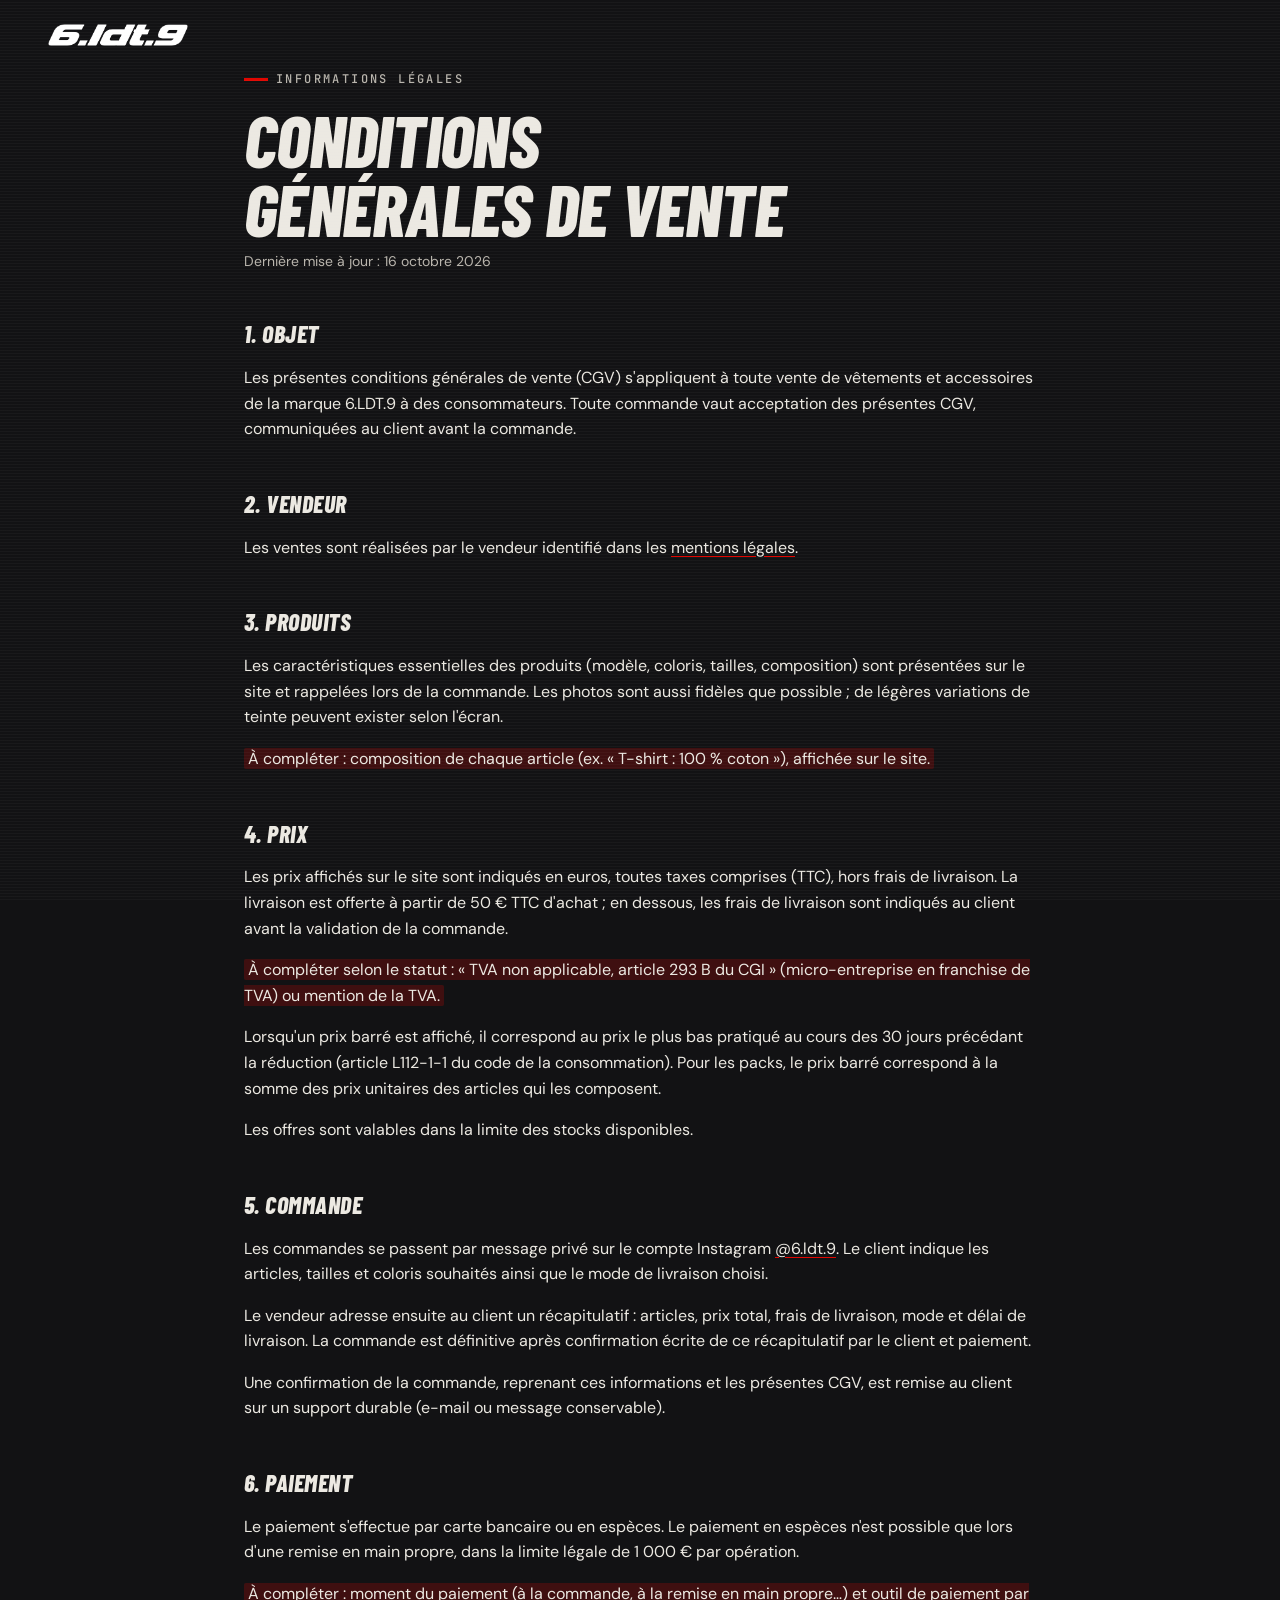
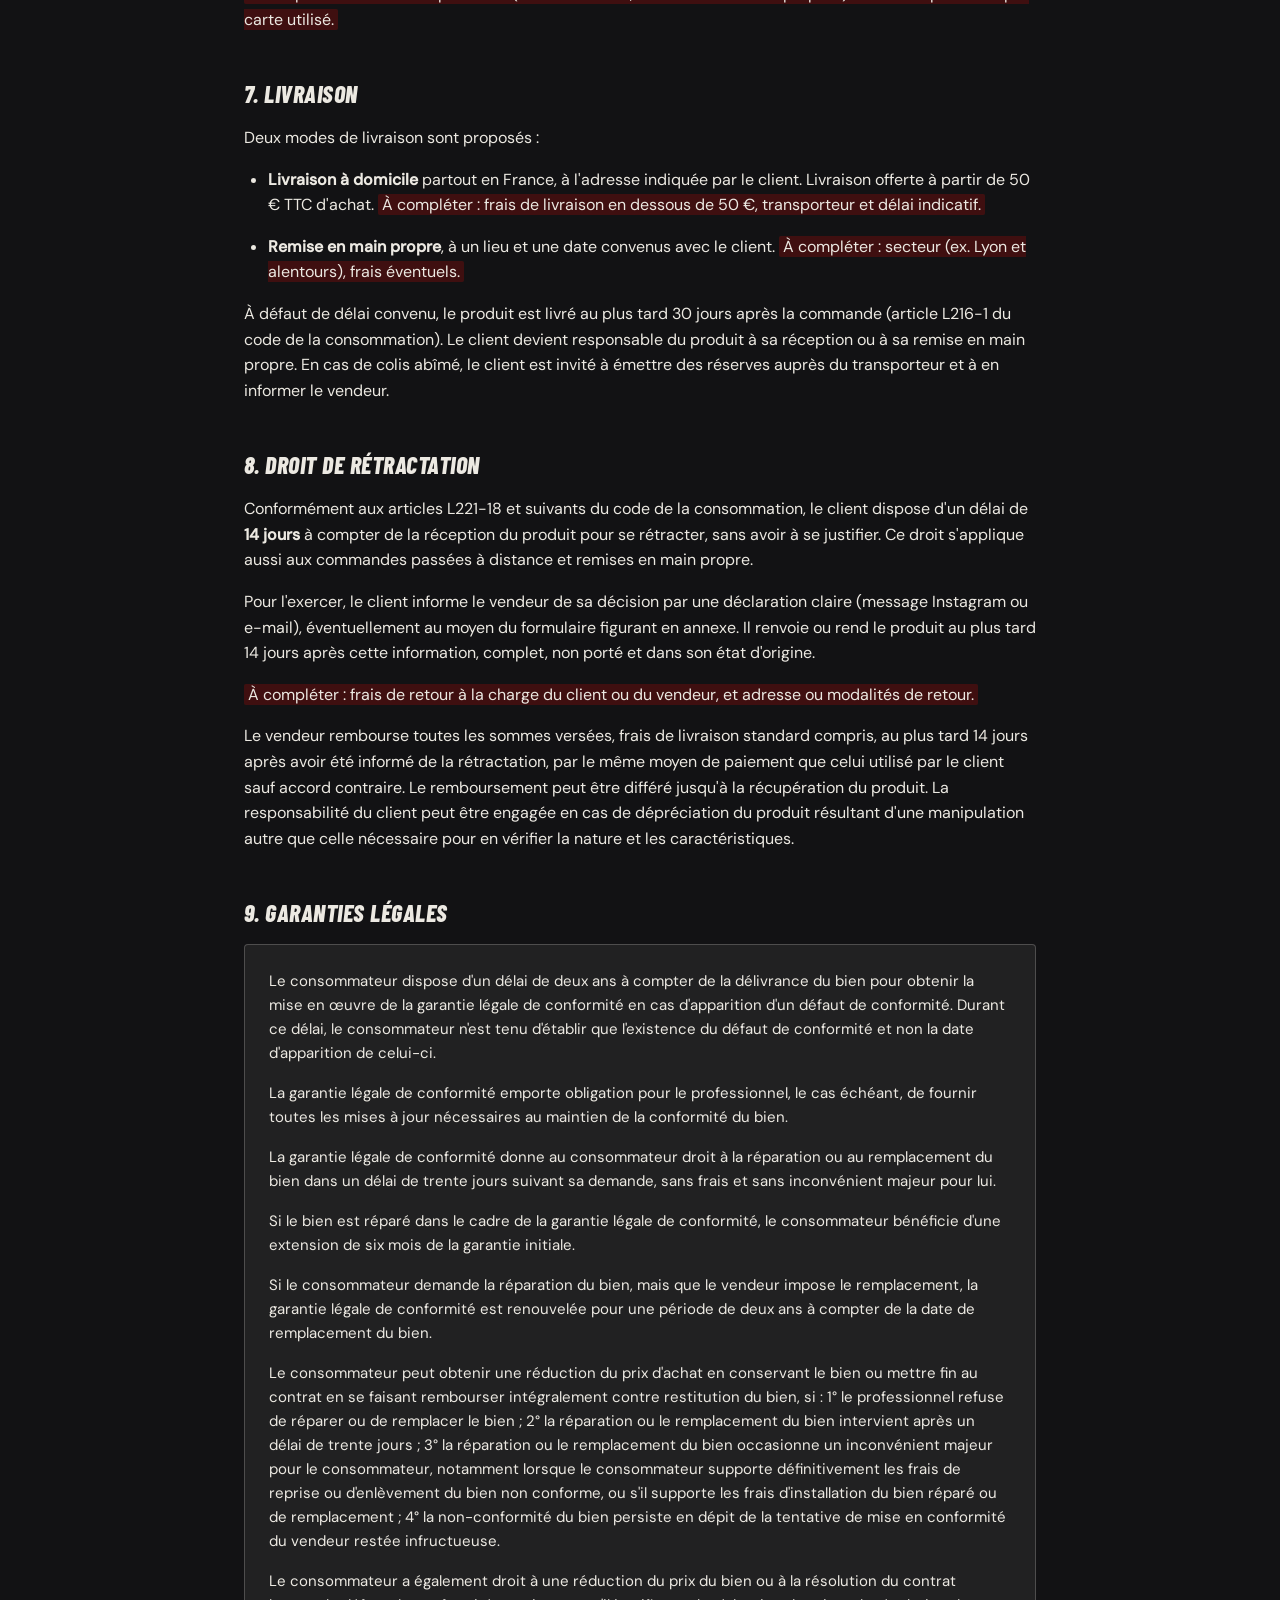
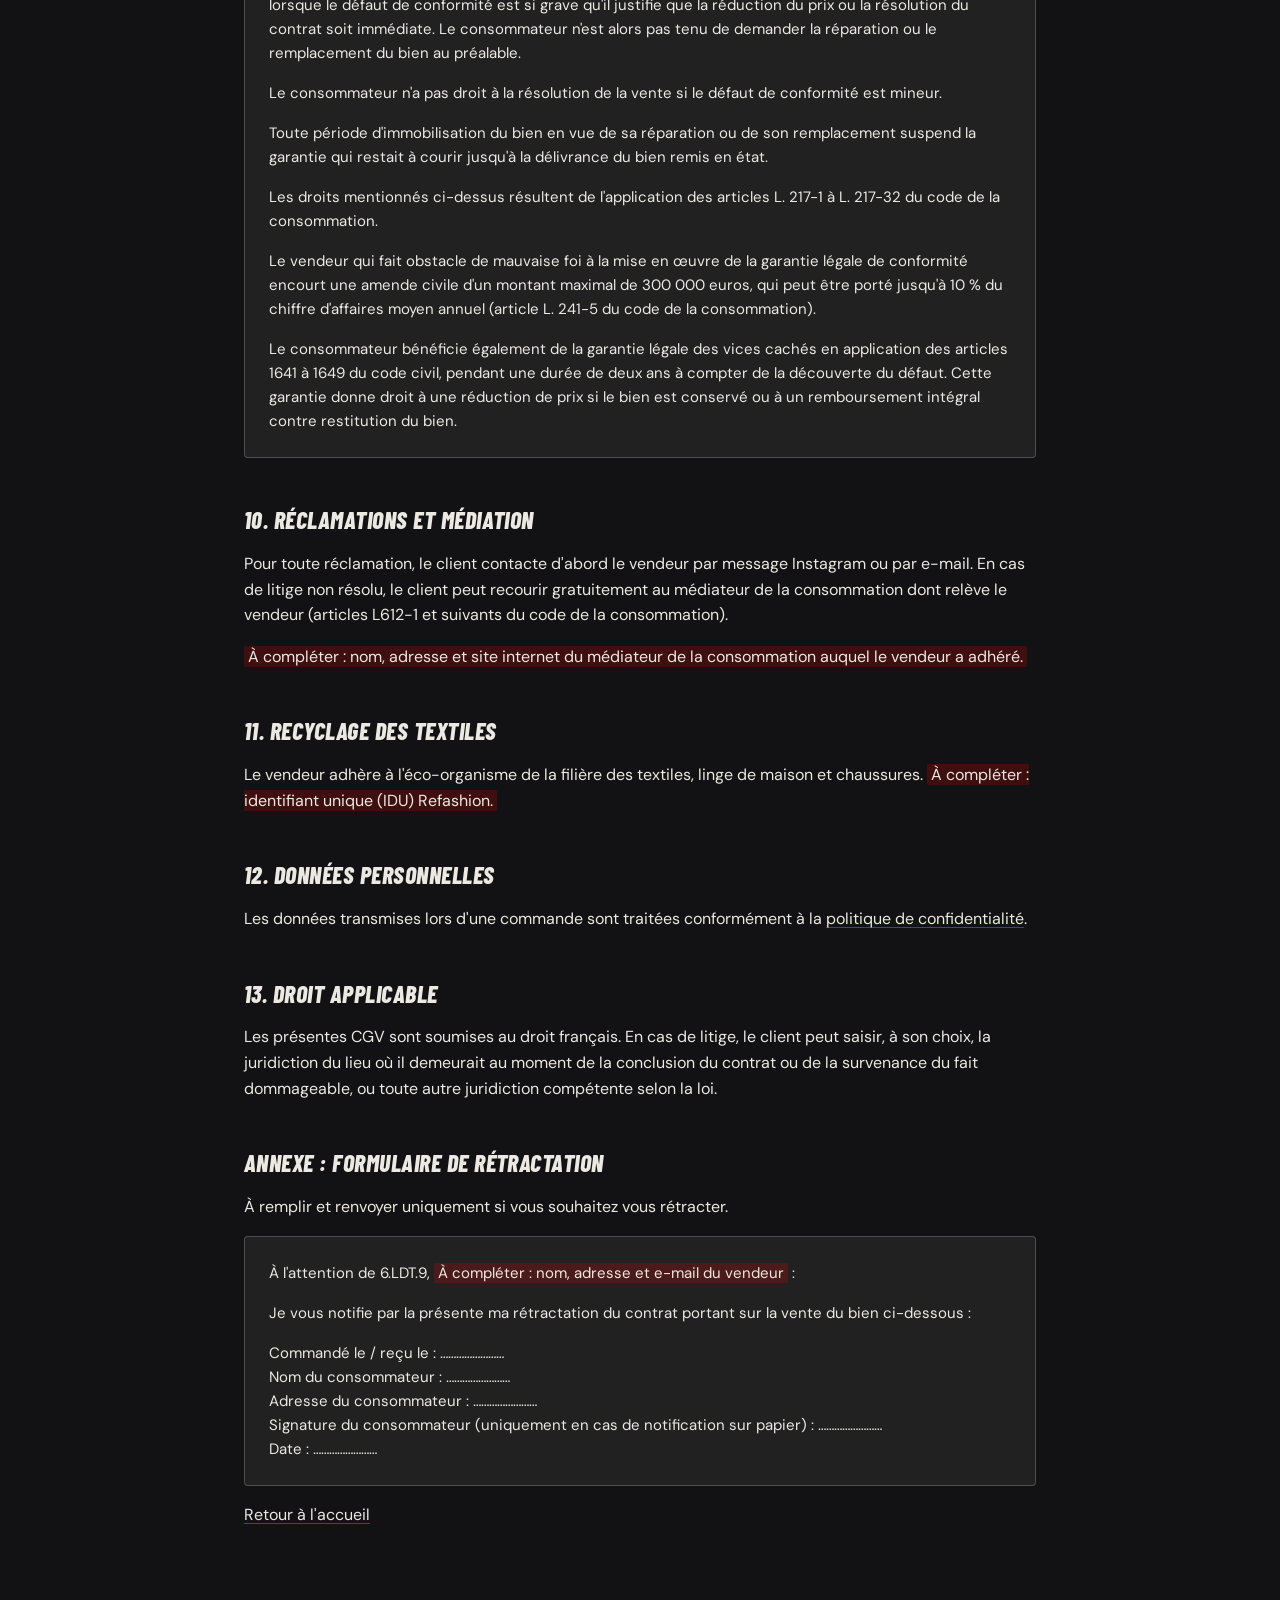
==== commit 08aaa839: "CGV : prix TTC, livraison dans toute la France, offerte des 50 euros Co-Authored-By: Claude Opus 5.5" ====
--- a/cgv.html
+++ b/cgv.html
@@ -30,7 +30,7 @@
 <p><mark class="todo">À compléter : composition de chaque article (ex. « T-shirt : 100 % coton »), affichée sur le site.</mark></p>
 
 <h2>4. Prix</h2>
-<p>Les prix sont indiqués en euros, toutes taxes comprises, hors frais de livraison. Les frais de livraison éventuels sont indiqués au client avant la validation de la commande.</p>
+<p>Les prix affichés sur le site sont indiqués en euros, toutes taxes comprises (TTC), hors frais de livraison. La livraison est offerte à partir de 50 € TTC d'achat ; en dessous, les frais de livraison sont indiqués au client avant la validation de la commande.</p>
 <p><mark class="todo">À compléter selon le statut : « TVA non applicable, article 293 B du CGI » (micro-entreprise en franchise de TVA) ou mention de la TVA.</mark></p>
 <p>Lorsqu'un prix barré est affiché, il correspond au prix le plus bas pratiqué au cours des 30 jours précédant la réduction (article L112-1-1 du code de la consommation). Pour les packs, le prix barré correspond à la somme des prix unitaires des articles qui les composent.</p>
 <p>Les offres sont valables dans la limite des stocks disponibles.</p>
@@ -47,7 +47,7 @@
 <h2>7. Livraison</h2>
 <p>Deux modes de livraison sont proposés :</p>
 <ul>
-<li><strong>Livraison à domicile</strong> à l'adresse indiquée par le client. <mark class="todo">À compléter : zone desservie, transporteur, frais et délai.</mark></li>
+<li><strong>Livraison à domicile</strong> partout en France, à l'adresse indiquée par le client. Livraison offerte à partir de 50 € TTC d'achat. <mark class="todo">À compléter : frais de livraison en dessous de 50 €, transporteur et délai indicatif.</mark></li>
 <li><strong>Remise en main propre</strong>, à un lieu et une date convenus avec le client. <mark class="todo">À compléter : secteur (ex. Lyon et alentours), frais éventuels.</mark></li>
 </ul>
 <p>À défaut de délai convenu, le produit est livré au plus tard 30 jours après la commande (article L216-1 du code de la consommation). Le client devient responsable du produit à sa réception ou à sa remise en main propre. En cas de colis abîmé, le client est invité à émettre des réserves auprès du transporteur et à en informer le vendeur.</p>
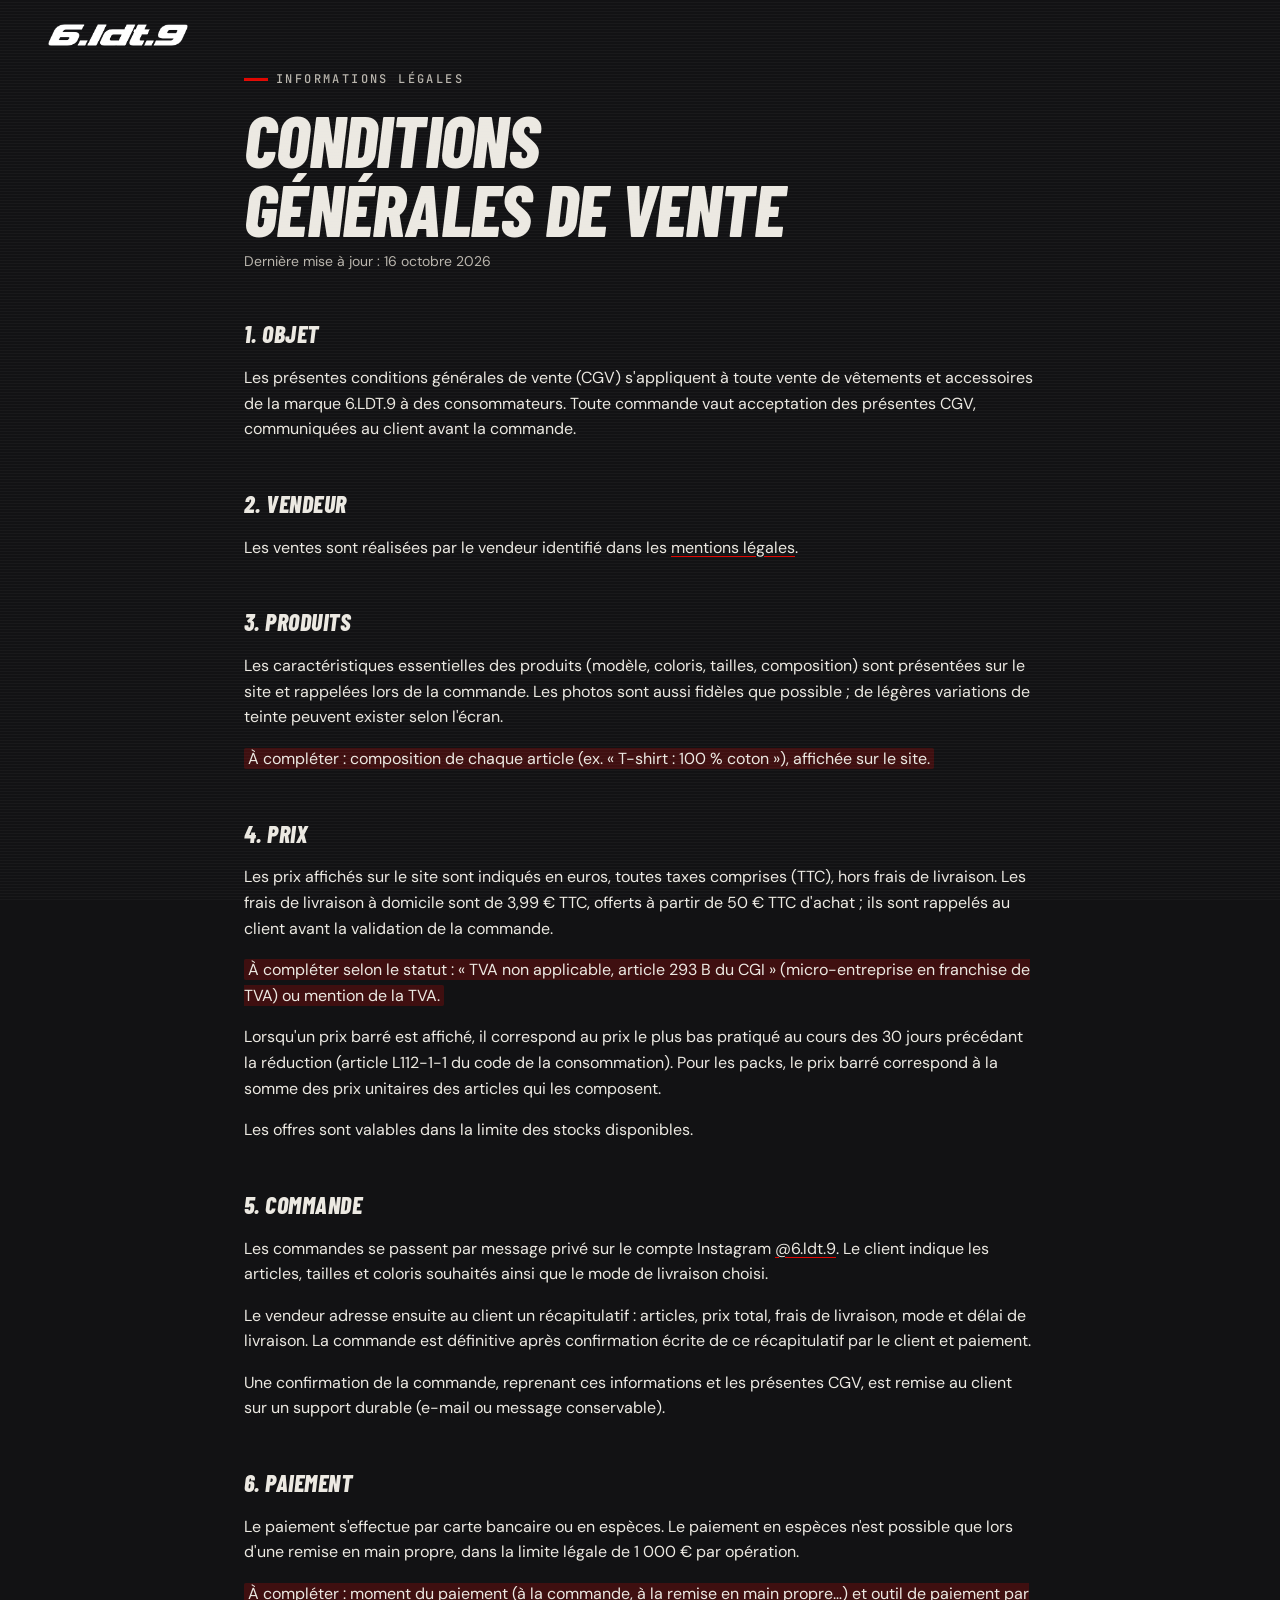
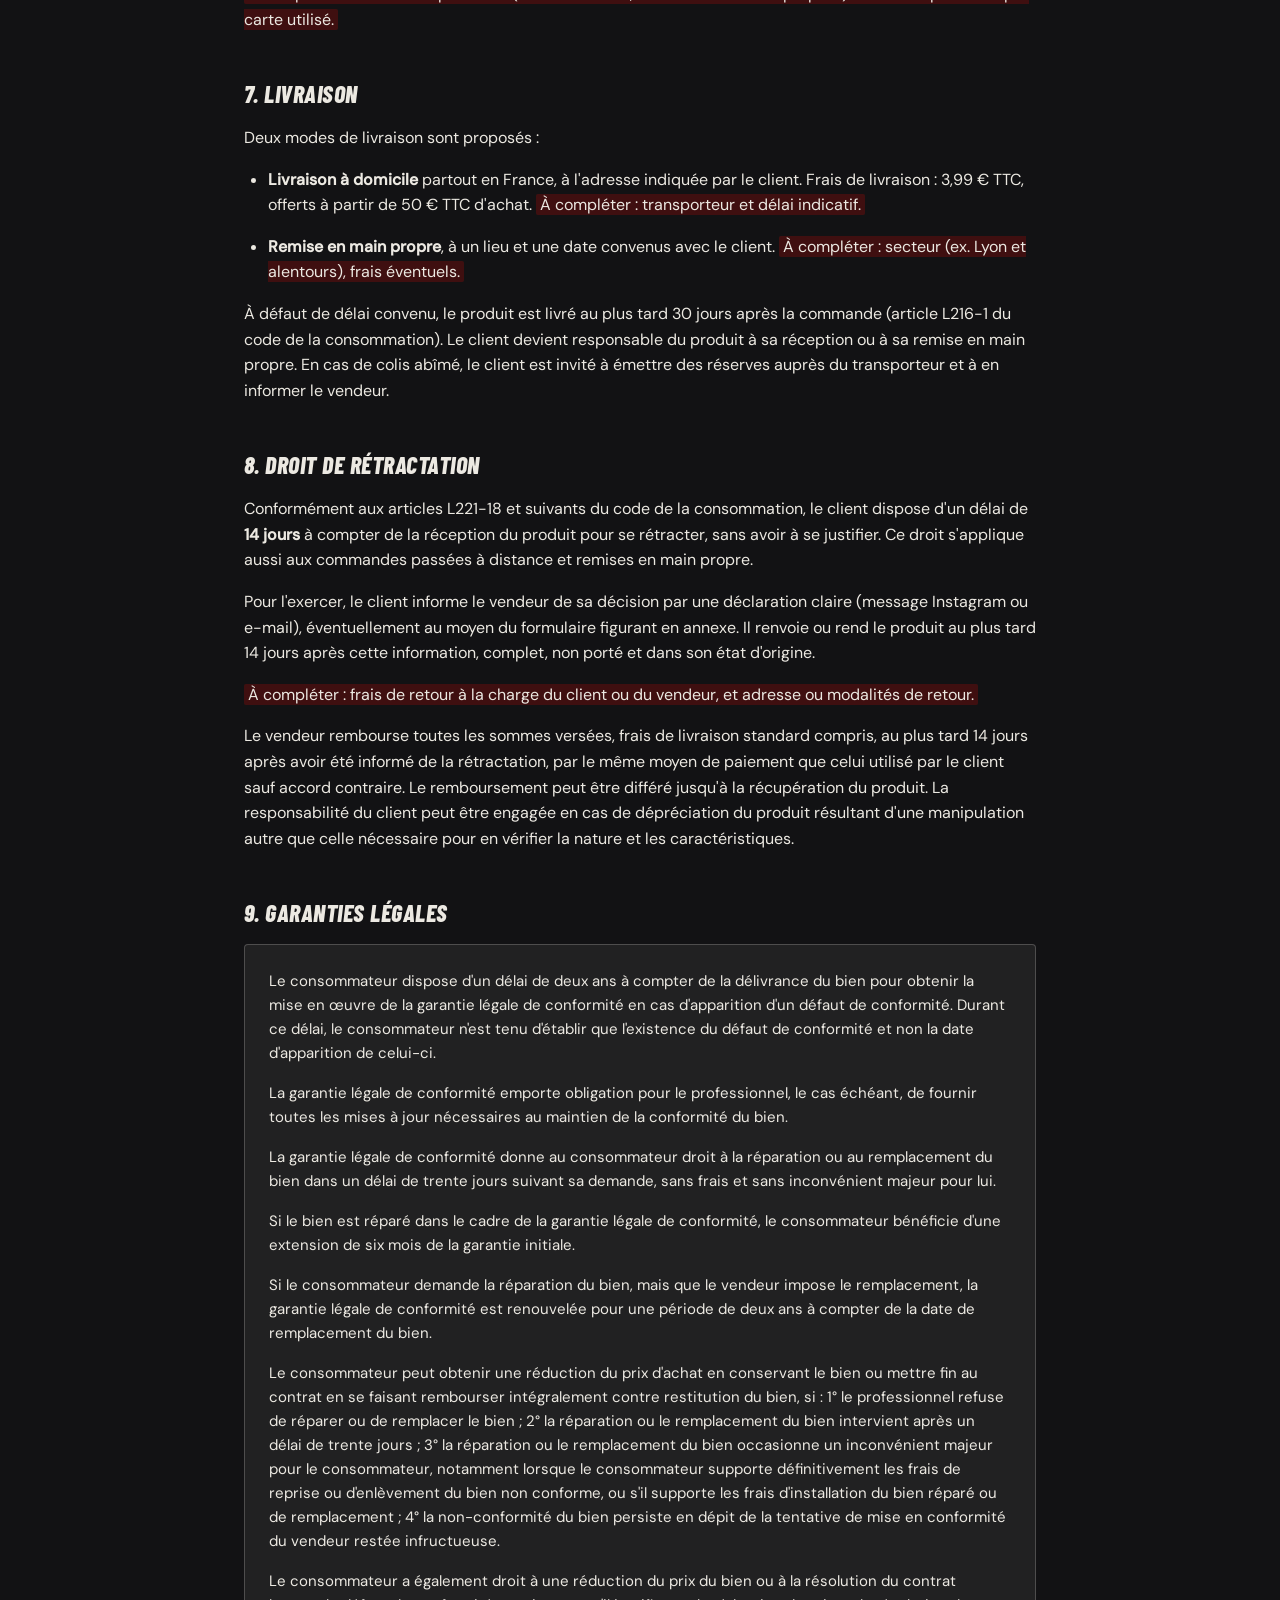
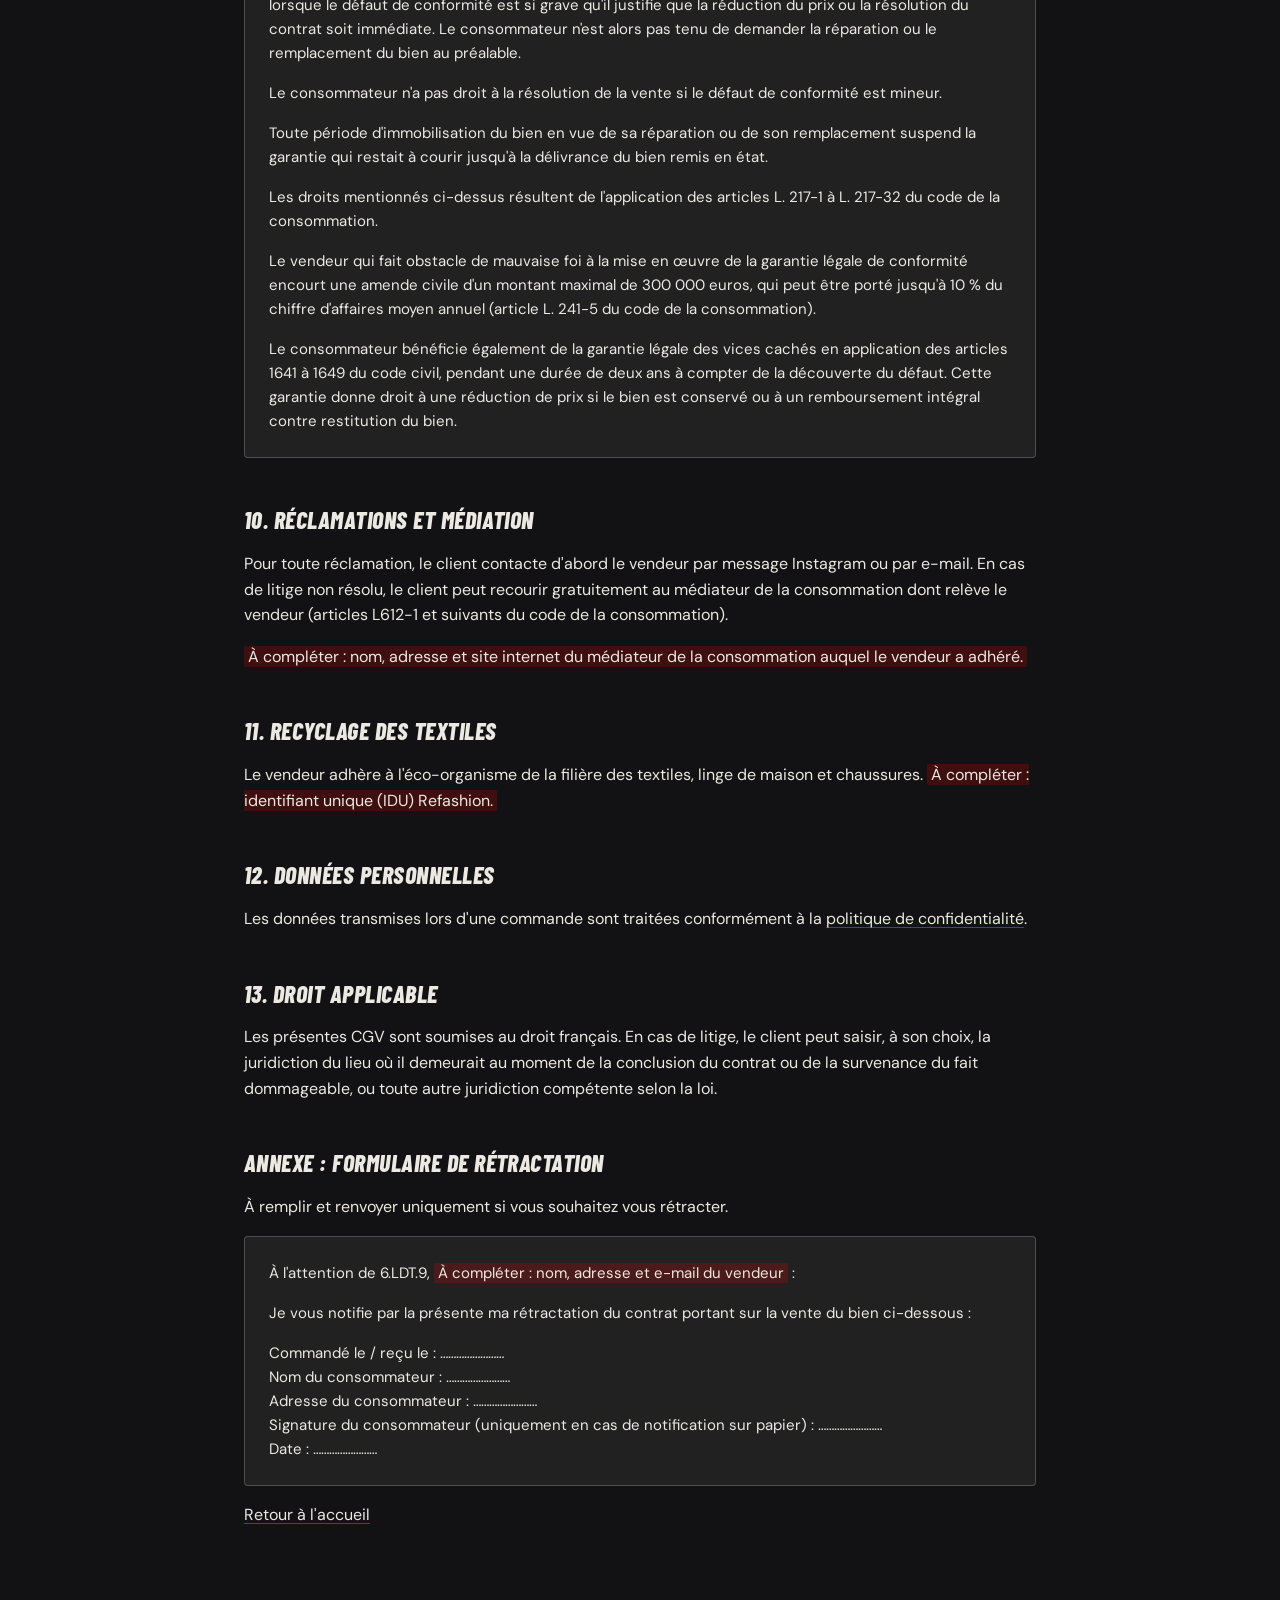
==== commit 36c9364e: "CGV : frais de livraison 3,99 euros, offerts des 50 euros Co-Authored-By: Claude Opus 5.5 <noreply@a" ====
--- a/cgv.html
+++ b/cgv.html
@@ -30,7 +30,7 @@
 <p><mark class="todo">À compléter : composition de chaque article (ex. « T-shirt : 100 % coton »), affichée sur le site.</mark></p>
 
 <h2>4. Prix</h2>
-<p>Les prix affichés sur le site sont indiqués en euros, toutes taxes comprises (TTC), hors frais de livraison. La livraison est offerte à partir de 50 € TTC d'achat ; en dessous, les frais de livraison sont indiqués au client avant la validation de la commande.</p>
+<p>Les prix affichés sur le site sont indiqués en euros, toutes taxes comprises (TTC), hors frais de livraison. Les frais de livraison à domicile sont de 3,99 € TTC, offerts à partir de 50 € TTC d'achat ; ils sont rappelés au client avant la validation de la commande.</p>
 <p><mark class="todo">À compléter selon le statut : « TVA non applicable, article 293 B du CGI » (micro-entreprise en franchise de TVA) ou mention de la TVA.</mark></p>
 <p>Lorsqu'un prix barré est affiché, il correspond au prix le plus bas pratiqué au cours des 30 jours précédant la réduction (article L112-1-1 du code de la consommation). Pour les packs, le prix barré correspond à la somme des prix unitaires des articles qui les composent.</p>
 <p>Les offres sont valables dans la limite des stocks disponibles.</p>
@@ -47,7 +47,7 @@
 <h2>7. Livraison</h2>
 <p>Deux modes de livraison sont proposés :</p>
 <ul>
-<li><strong>Livraison à domicile</strong> partout en France, à l'adresse indiquée par le client. Livraison offerte à partir de 50 € TTC d'achat. <mark class="todo">À compléter : frais de livraison en dessous de 50 €, transporteur et délai indicatif.</mark></li>
+<li><strong>Livraison à domicile</strong> partout en France, à l'adresse indiquée par le client. Frais de livraison : 3,99 € TTC, offerts à partir de 50 € TTC d'achat. <mark class="todo">À compléter : transporteur et délai indicatif.</mark></li>
 <li><strong>Remise en main propre</strong>, à un lieu et une date convenus avec le client. <mark class="todo">À compléter : secteur (ex. Lyon et alentours), frais éventuels.</mark></li>
 </ul>
 <p>À défaut de délai convenu, le produit est livré au plus tard 30 jours après la commande (article L216-1 du code de la consommation). Le client devient responsable du produit à sa réception ou à sa remise en main propre. En cas de colis abîmé, le client est invité à émettre des réserves auprès du transporteur et à en informer le vendeur.</p>
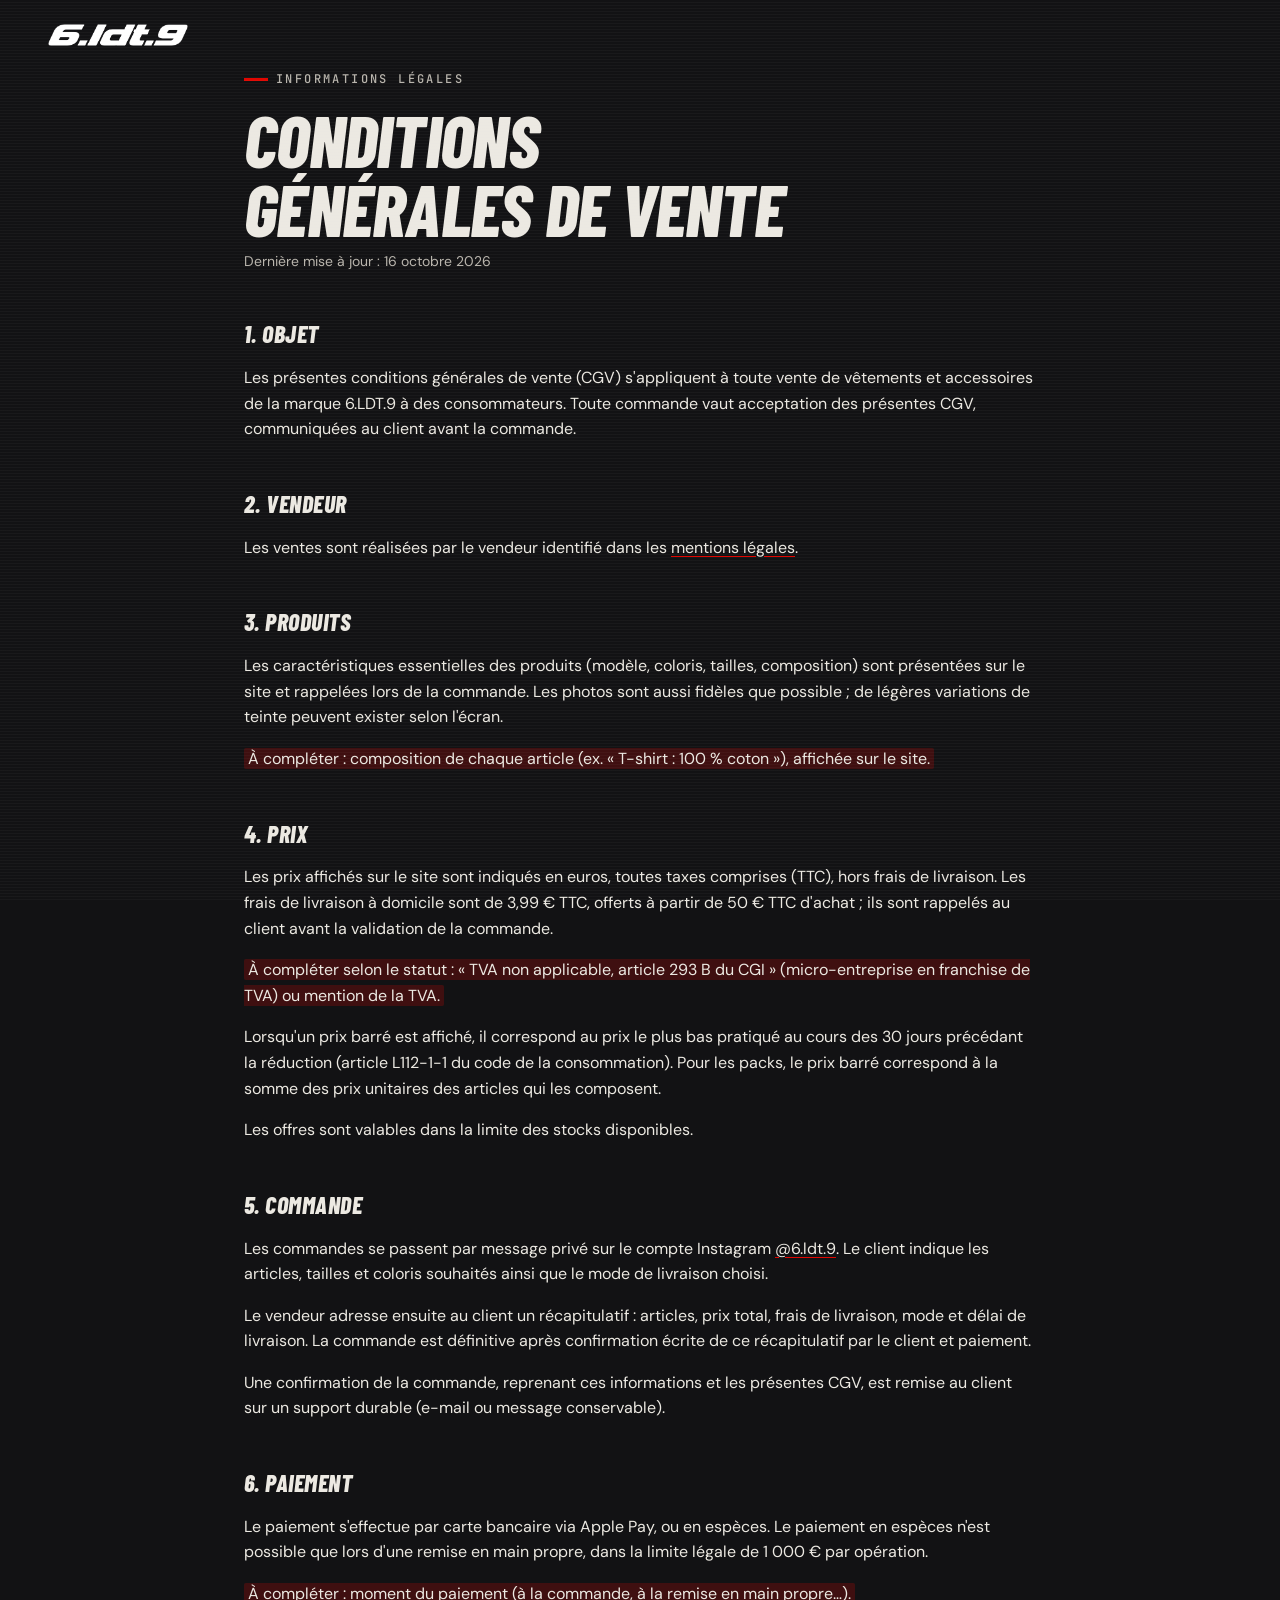
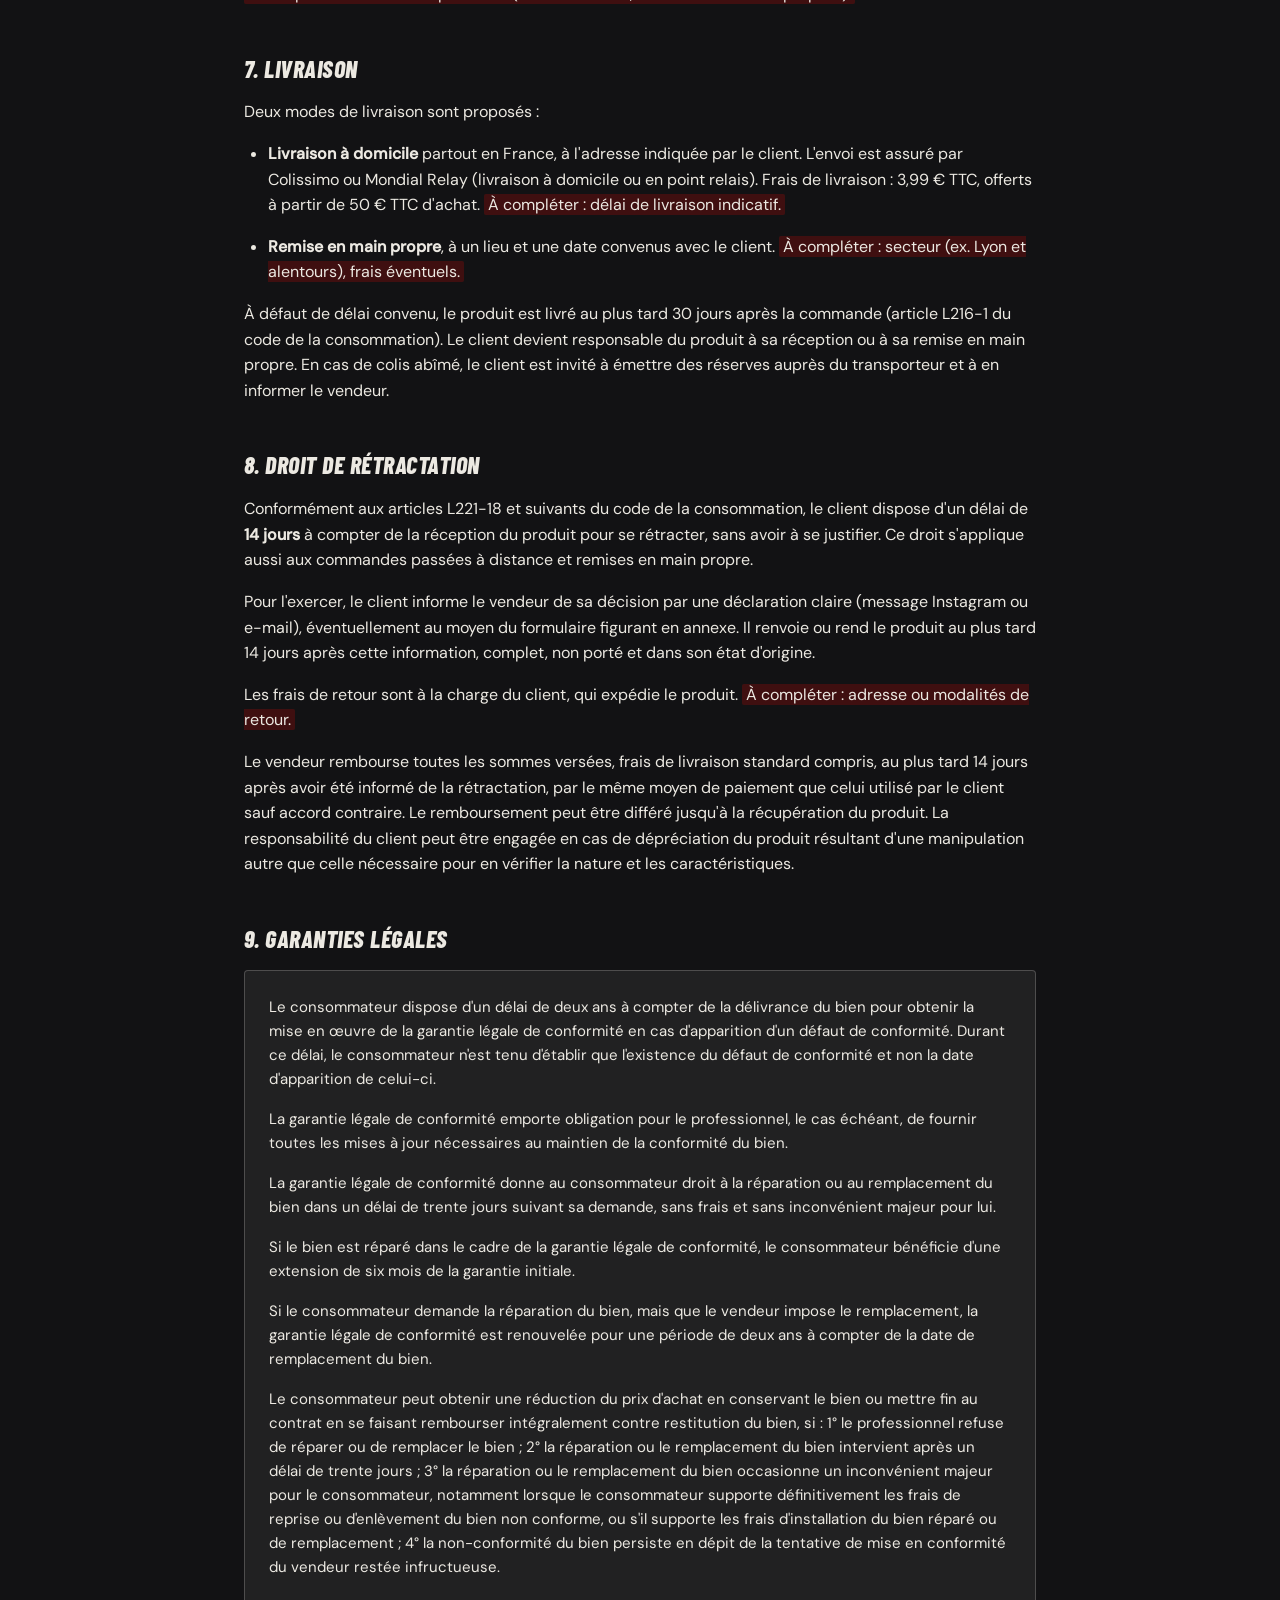
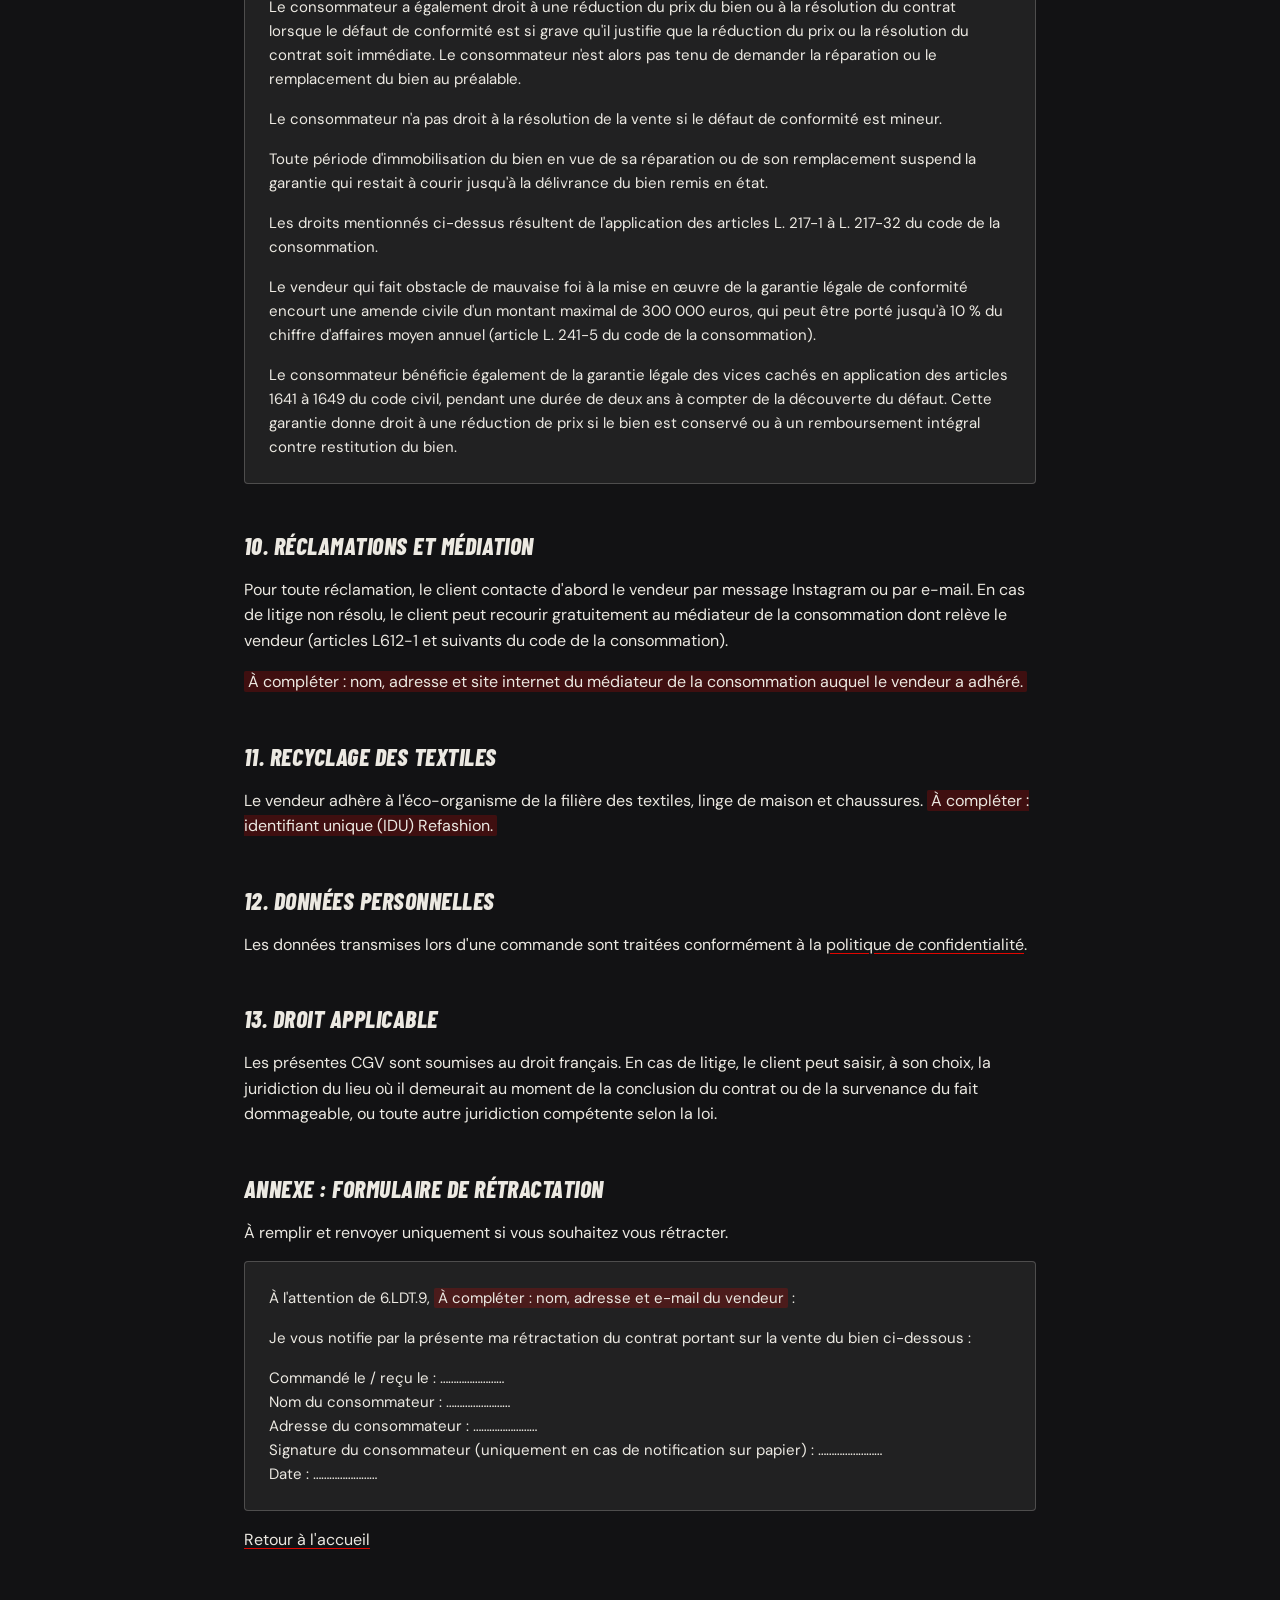
==== commit ab55f1e5: "CGV et confidentialite : Colissimo / Mondial Relay, Apple Pay, frais de retour a la charge du client" ====
--- a/cgv.html
+++ b/cgv.html
@@ -41,13 +41,13 @@
 <p>Une confirmation de la commande, reprenant ces informations et les présentes CGV, est remise au client sur un support durable (e-mail ou message conservable).</p>
 
 <h2>6. Paiement</h2>
-<p>Le paiement s'effectue par carte bancaire ou en espèces. Le paiement en espèces n'est possible que lors d'une remise en main propre, dans la limite légale de 1 000 € par opération.</p>
-<p><mark class="todo">À compléter : moment du paiement (à la commande, à la remise en main propre…) et outil de paiement par carte utilisé.</mark></p>
+<p>Le paiement s'effectue par carte bancaire via Apple Pay, ou en espèces. Le paiement en espèces n'est possible que lors d'une remise en main propre, dans la limite légale de 1 000 € par opération.</p>
+<p><mark class="todo">À compléter : moment du paiement (à la commande, à la remise en main propre…).</mark></p>
 
 <h2>7. Livraison</h2>
 <p>Deux modes de livraison sont proposés :</p>
 <ul>
-<li><strong>Livraison à domicile</strong> partout en France, à l'adresse indiquée par le client. Frais de livraison : 3,99 € TTC, offerts à partir de 50 € TTC d'achat. <mark class="todo">À compléter : transporteur et délai indicatif.</mark></li>
+<li><strong>Livraison à domicile</strong> partout en France, à l'adresse indiquée par le client. L'envoi est assuré par Colissimo ou Mondial Relay (livraison à domicile ou en point relais). Frais de livraison : 3,99 € TTC, offerts à partir de 50 € TTC d'achat. <mark class="todo">À compléter : délai de livraison indicatif.</mark></li>
 <li><strong>Remise en main propre</strong>, à un lieu et une date convenus avec le client. <mark class="todo">À compléter : secteur (ex. Lyon et alentours), frais éventuels.</mark></li>
 </ul>
 <p>À défaut de délai convenu, le produit est livré au plus tard 30 jours après la commande (article L216-1 du code de la consommation). Le client devient responsable du produit à sa réception ou à sa remise en main propre. En cas de colis abîmé, le client est invité à émettre des réserves auprès du transporteur et à en informer le vendeur.</p>
@@ -55,7 +55,7 @@
 <h2>8. Droit de rétractation</h2>
 <p>Conformément aux articles L221-18 et suivants du code de la consommation, le client dispose d'un délai de <strong>14 jours</strong> à compter de la réception du produit pour se rétracter, sans avoir à se justifier. Ce droit s'applique aussi aux commandes passées à distance et remises en main propre.</p>
 <p>Pour l'exercer, le client informe le vendeur de sa décision par une déclaration claire (message Instagram ou e-mail), éventuellement au moyen du formulaire figurant en annexe. Il renvoie ou rend le produit au plus tard 14 jours après cette information, complet, non porté et dans son état d'origine.</p>
-<p><mark class="todo">À compléter : frais de retour à la charge du client ou du vendeur, et adresse ou modalités de retour.</mark></p>
+<p>Les frais de retour sont à la charge du client, qui expédie le produit. <mark class="todo">À compléter : adresse ou modalités de retour.</mark></p>
 <p>Le vendeur rembourse toutes les sommes versées, frais de livraison standard compris, au plus tard 14 jours après avoir été informé de la rétractation, par le même moyen de paiement que celui utilisé par le client sauf accord contraire. Le remboursement peut être différé jusqu'à la récupération du produit. La responsabilité du client peut être engagée en cas de dépréciation du produit résultant d'une manipulation autre que celle nécessaire pour en vérifier la nature et les caractéristiques.</p>
 
 <h2>9. Garanties légales</h2>
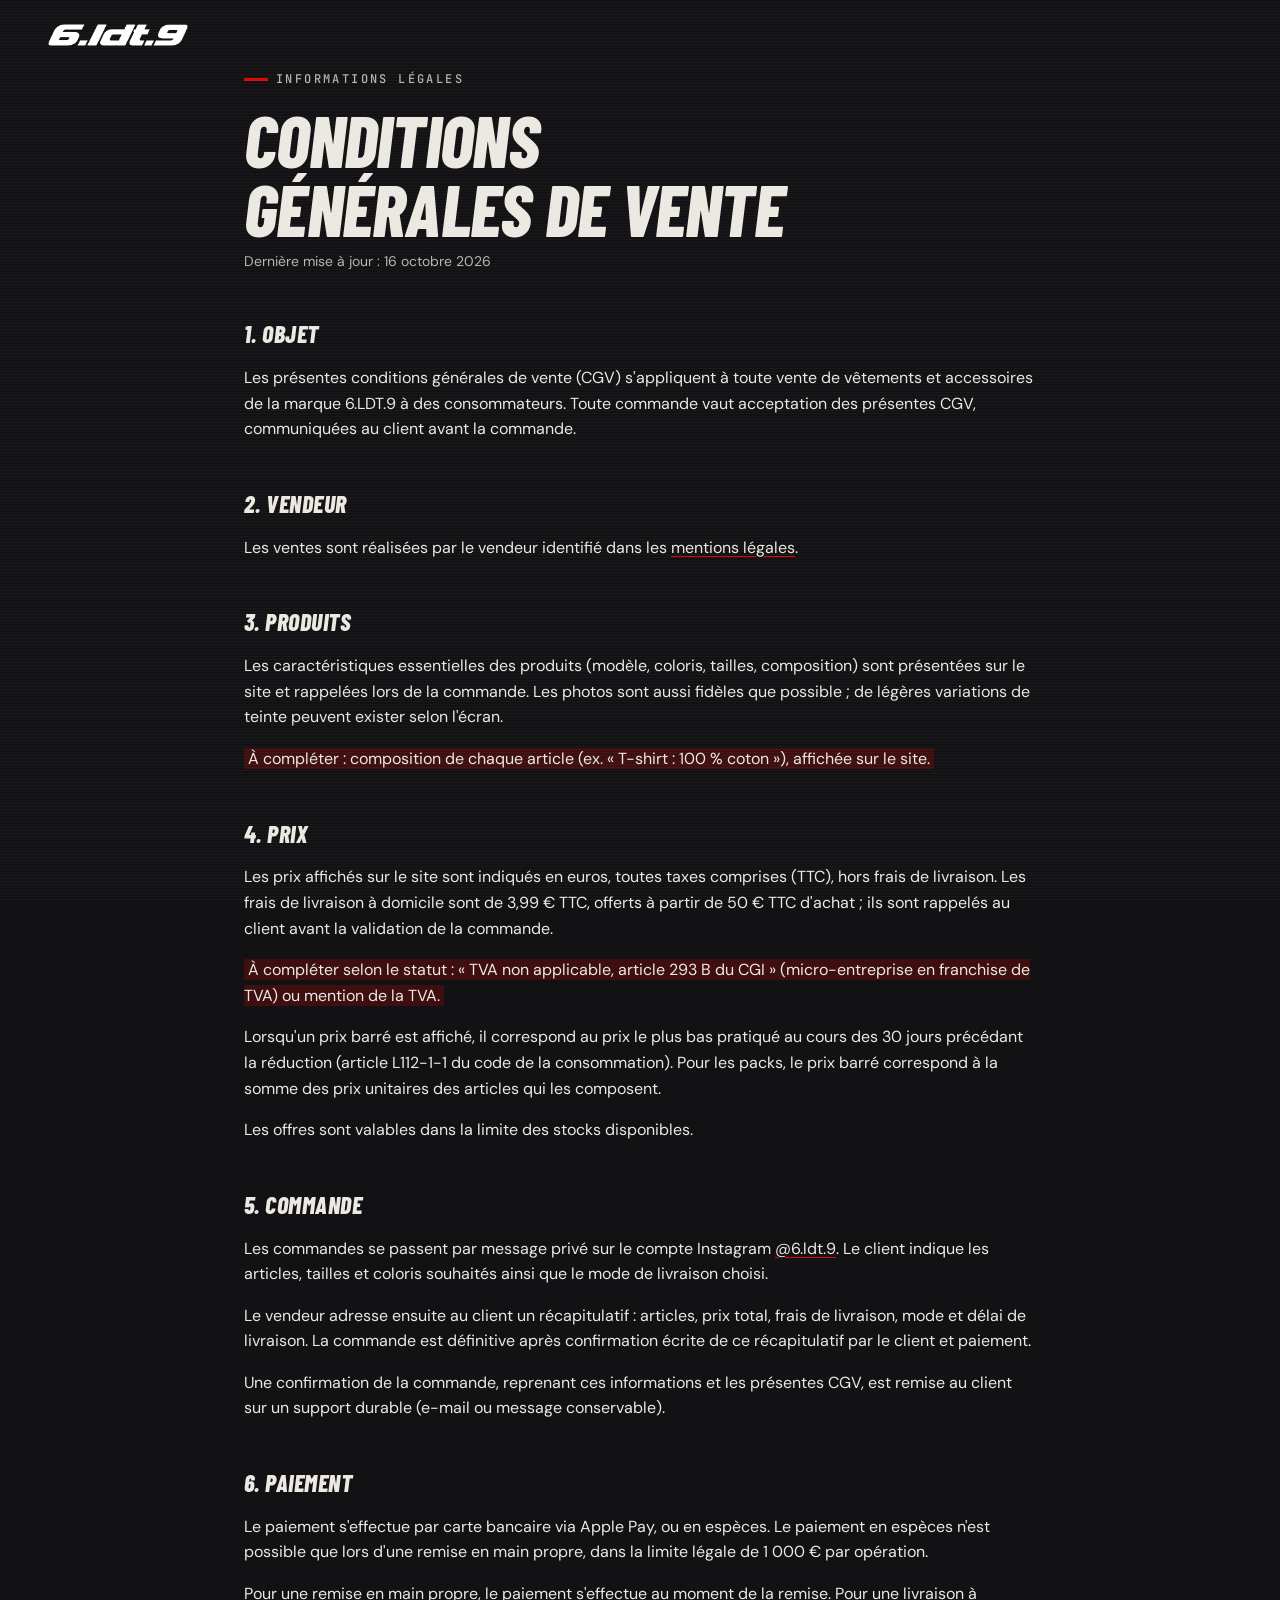
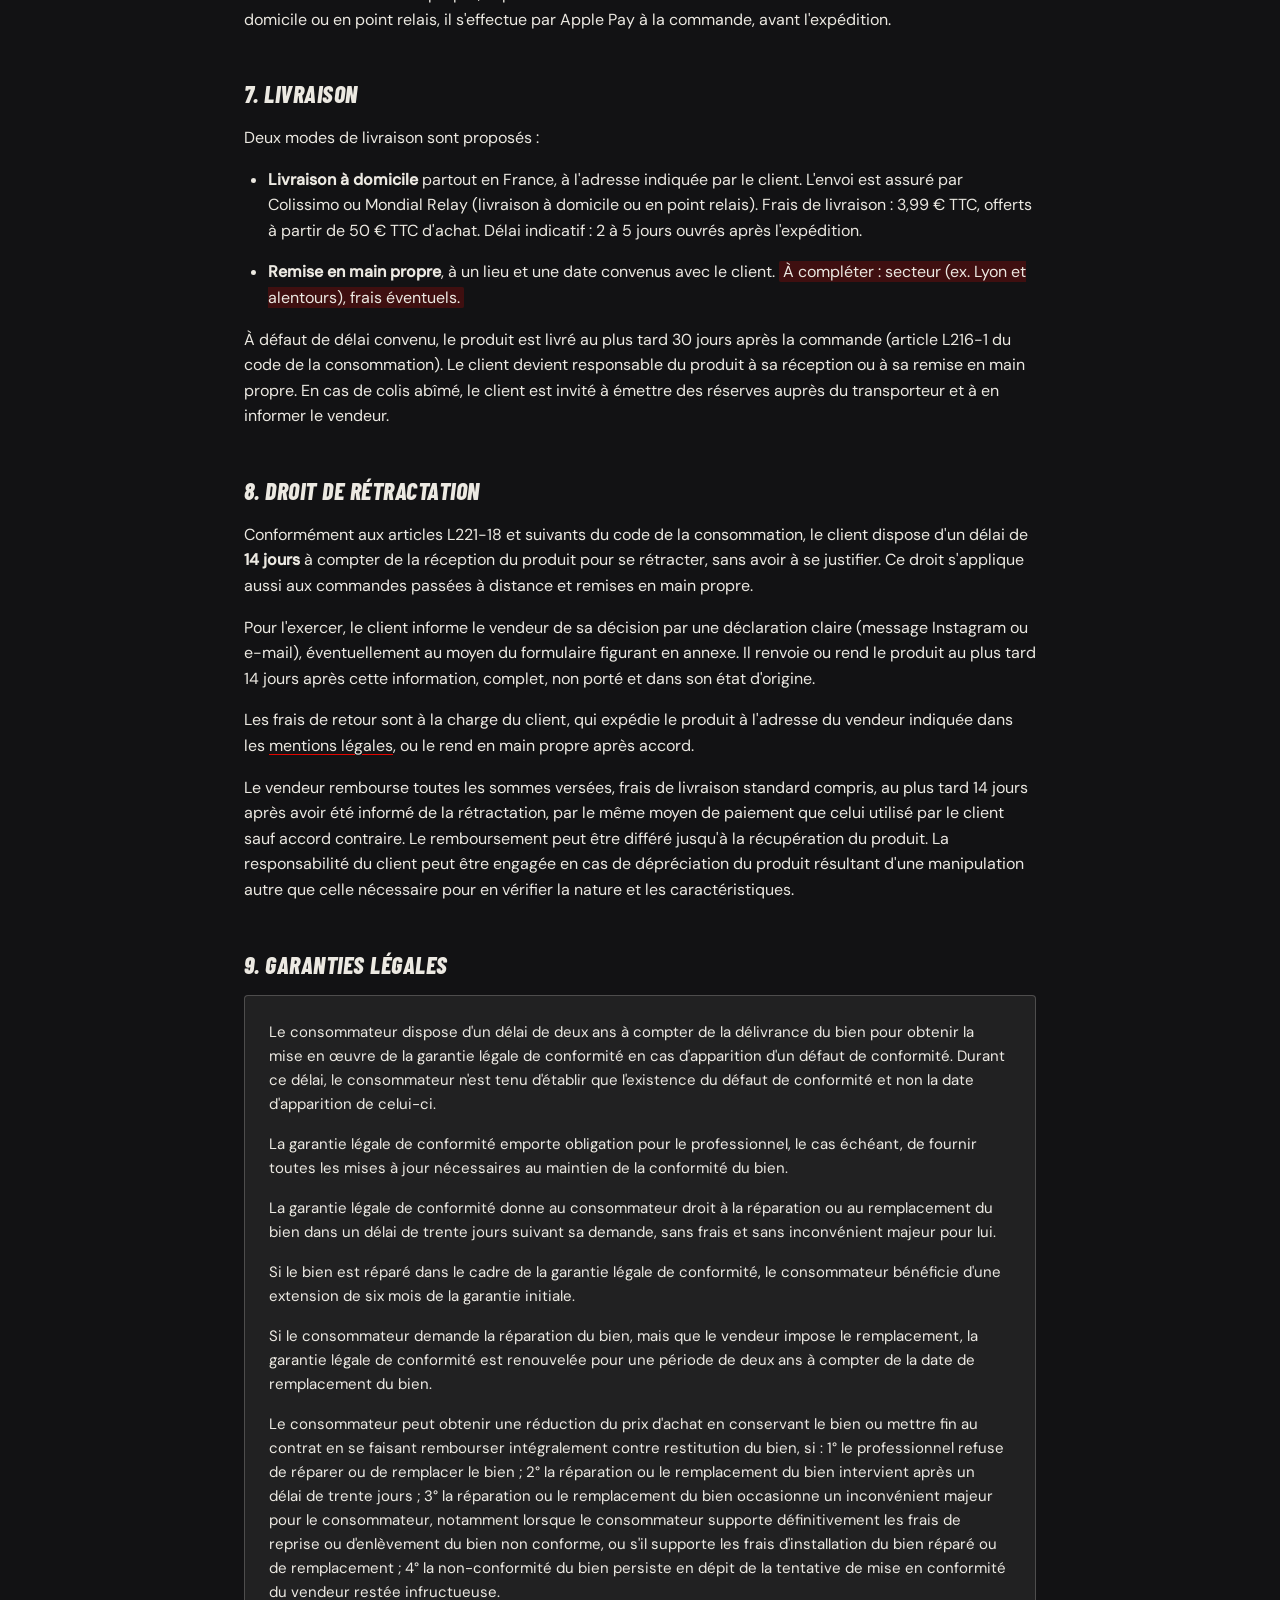
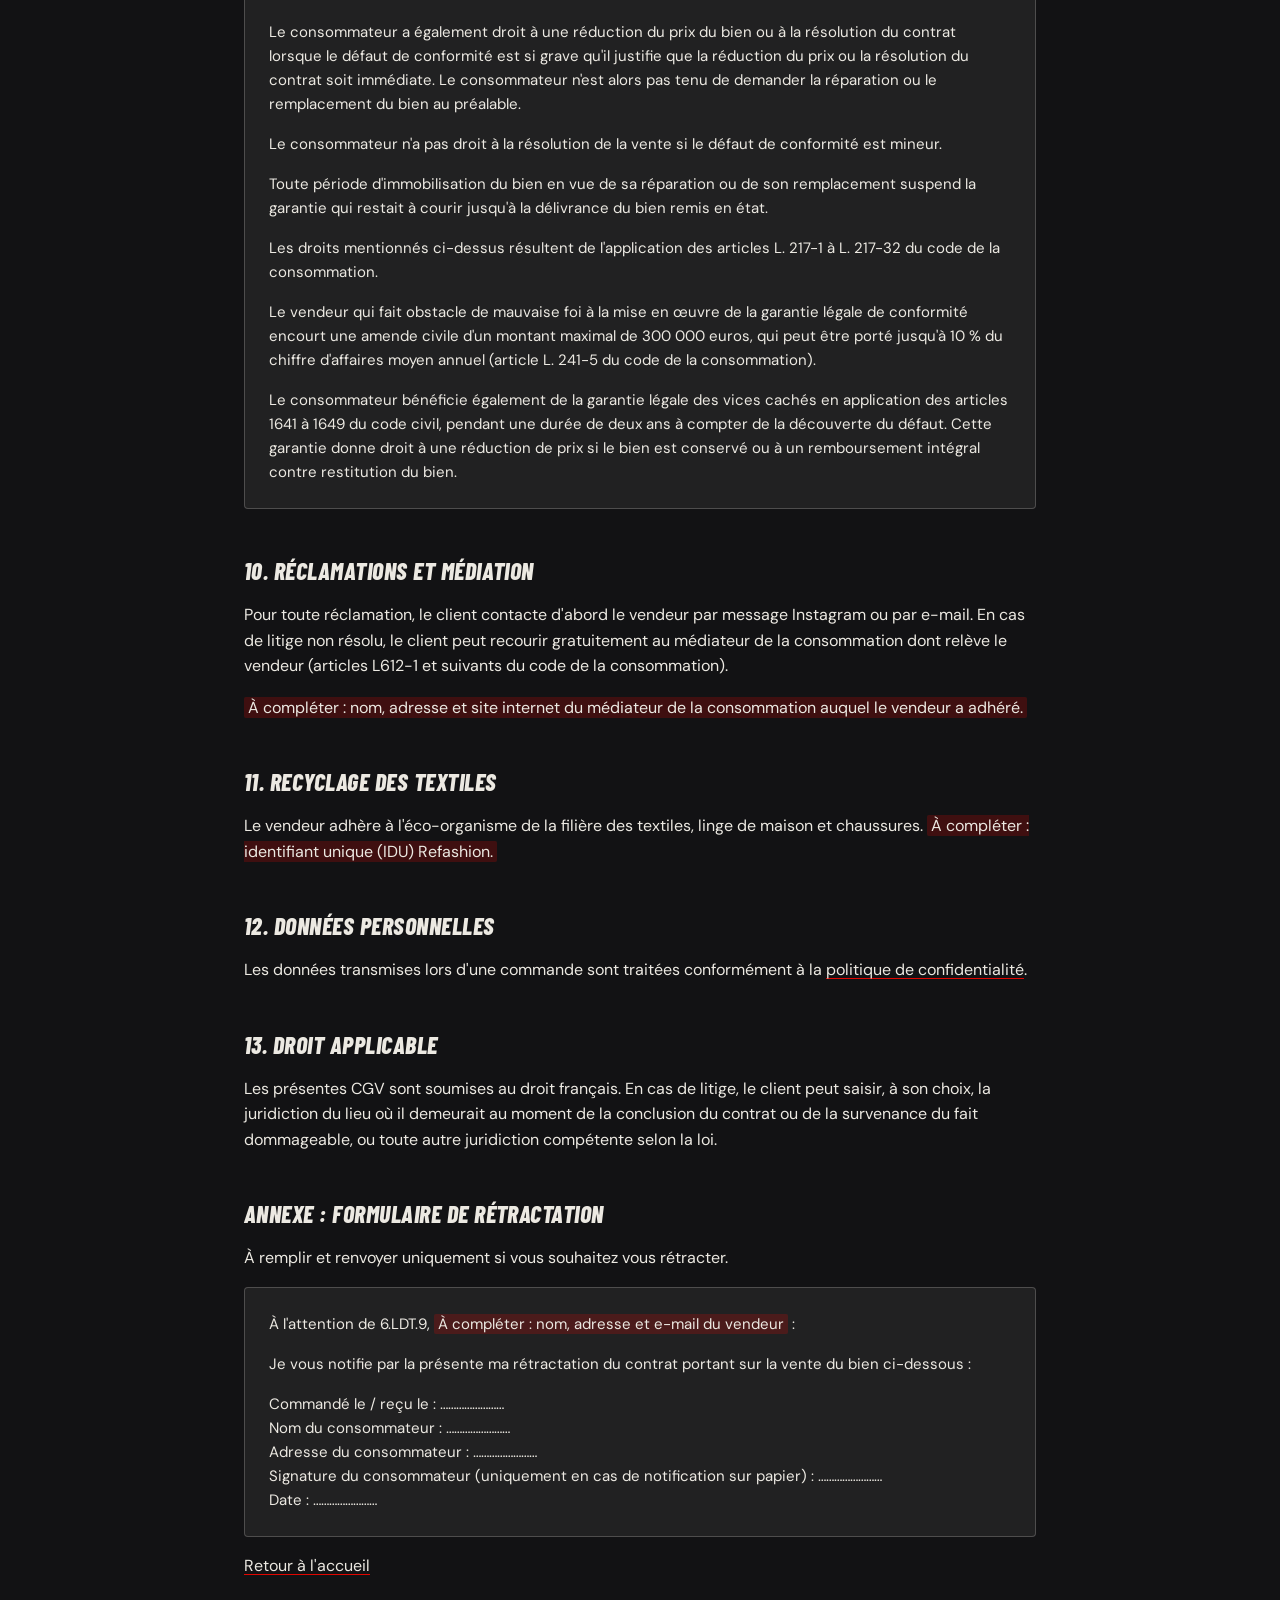
==== commit 98baffb3: "CGV : delai 2 a 5 jours, moment du paiement, adresse de retour Co-Authored-By: Claude Opus 5.5 <nore" ====
--- a/cgv.html
+++ b/cgv.html
@@ -42,12 +42,12 @@
 
 <h2>6. Paiement</h2>
 <p>Le paiement s'effectue par carte bancaire via Apple Pay, ou en espèces. Le paiement en espèces n'est possible que lors d'une remise en main propre, dans la limite légale de 1 000 € par opération.</p>
-<p><mark class="todo">À compléter : moment du paiement (à la commande, à la remise en main propre…).</mark></p>
+<p>Pour une remise en main propre, le paiement s'effectue au moment de la remise. Pour une livraison à domicile ou en point relais, il s'effectue par Apple Pay à la commande, avant l'expédition.</p>
 
 <h2>7. Livraison</h2>
 <p>Deux modes de livraison sont proposés :</p>
 <ul>
-<li><strong>Livraison à domicile</strong> partout en France, à l'adresse indiquée par le client. L'envoi est assuré par Colissimo ou Mondial Relay (livraison à domicile ou en point relais). Frais de livraison : 3,99 € TTC, offerts à partir de 50 € TTC d'achat. <mark class="todo">À compléter : délai de livraison indicatif.</mark></li>
+<li><strong>Livraison à domicile</strong> partout en France, à l'adresse indiquée par le client. L'envoi est assuré par Colissimo ou Mondial Relay (livraison à domicile ou en point relais). Frais de livraison : 3,99 € TTC, offerts à partir de 50 € TTC d'achat. Délai indicatif : 2 à 5 jours ouvrés après l'expédition.</li>
 <li><strong>Remise en main propre</strong>, à un lieu et une date convenus avec le client. <mark class="todo">À compléter : secteur (ex. Lyon et alentours), frais éventuels.</mark></li>
 </ul>
 <p>À défaut de délai convenu, le produit est livré au plus tard 30 jours après la commande (article L216-1 du code de la consommation). Le client devient responsable du produit à sa réception ou à sa remise en main propre. En cas de colis abîmé, le client est invité à émettre des réserves auprès du transporteur et à en informer le vendeur.</p>
@@ -55,7 +55,7 @@
 <h2>8. Droit de rétractation</h2>
 <p>Conformément aux articles L221-18 et suivants du code de la consommation, le client dispose d'un délai de <strong>14 jours</strong> à compter de la réception du produit pour se rétracter, sans avoir à se justifier. Ce droit s'applique aussi aux commandes passées à distance et remises en main propre.</p>
 <p>Pour l'exercer, le client informe le vendeur de sa décision par une déclaration claire (message Instagram ou e-mail), éventuellement au moyen du formulaire figurant en annexe. Il renvoie ou rend le produit au plus tard 14 jours après cette information, complet, non porté et dans son état d'origine.</p>
-<p>Les frais de retour sont à la charge du client, qui expédie le produit. <mark class="todo">À compléter : adresse ou modalités de retour.</mark></p>
+<p>Les frais de retour sont à la charge du client, qui expédie le produit à l'adresse du vendeur indiquée dans les <a href="mentions-legales.html">mentions légales</a>, ou le rend en main propre après accord.</p>
 <p>Le vendeur rembourse toutes les sommes versées, frais de livraison standard compris, au plus tard 14 jours après avoir été informé de la rétractation, par le même moyen de paiement que celui utilisé par le client sauf accord contraire. Le remboursement peut être différé jusqu'à la récupération du produit. La responsabilité du client peut être engagée en cas de dépréciation du produit résultant d'une manipulation autre que celle nécessaire pour en vérifier la nature et les caractéristiques.</p>
 
 <h2>9. Garanties légales</h2>
